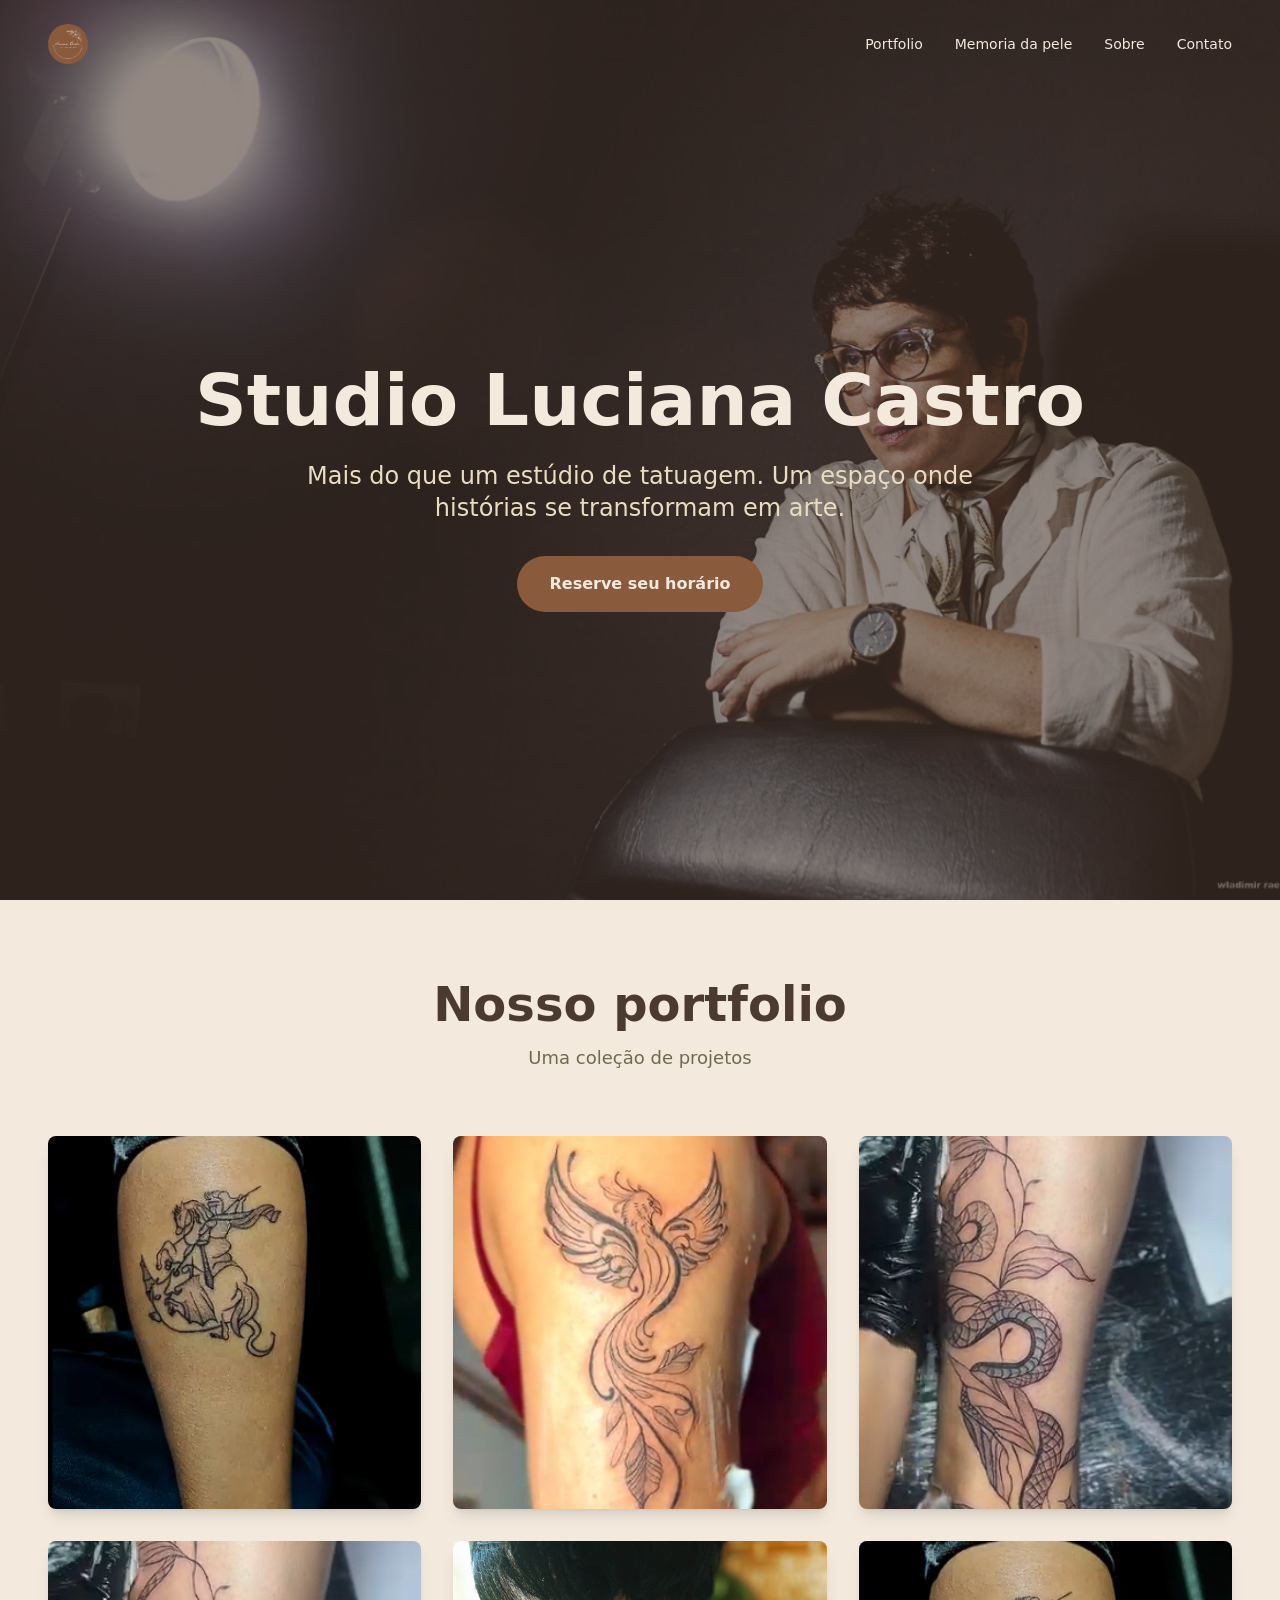
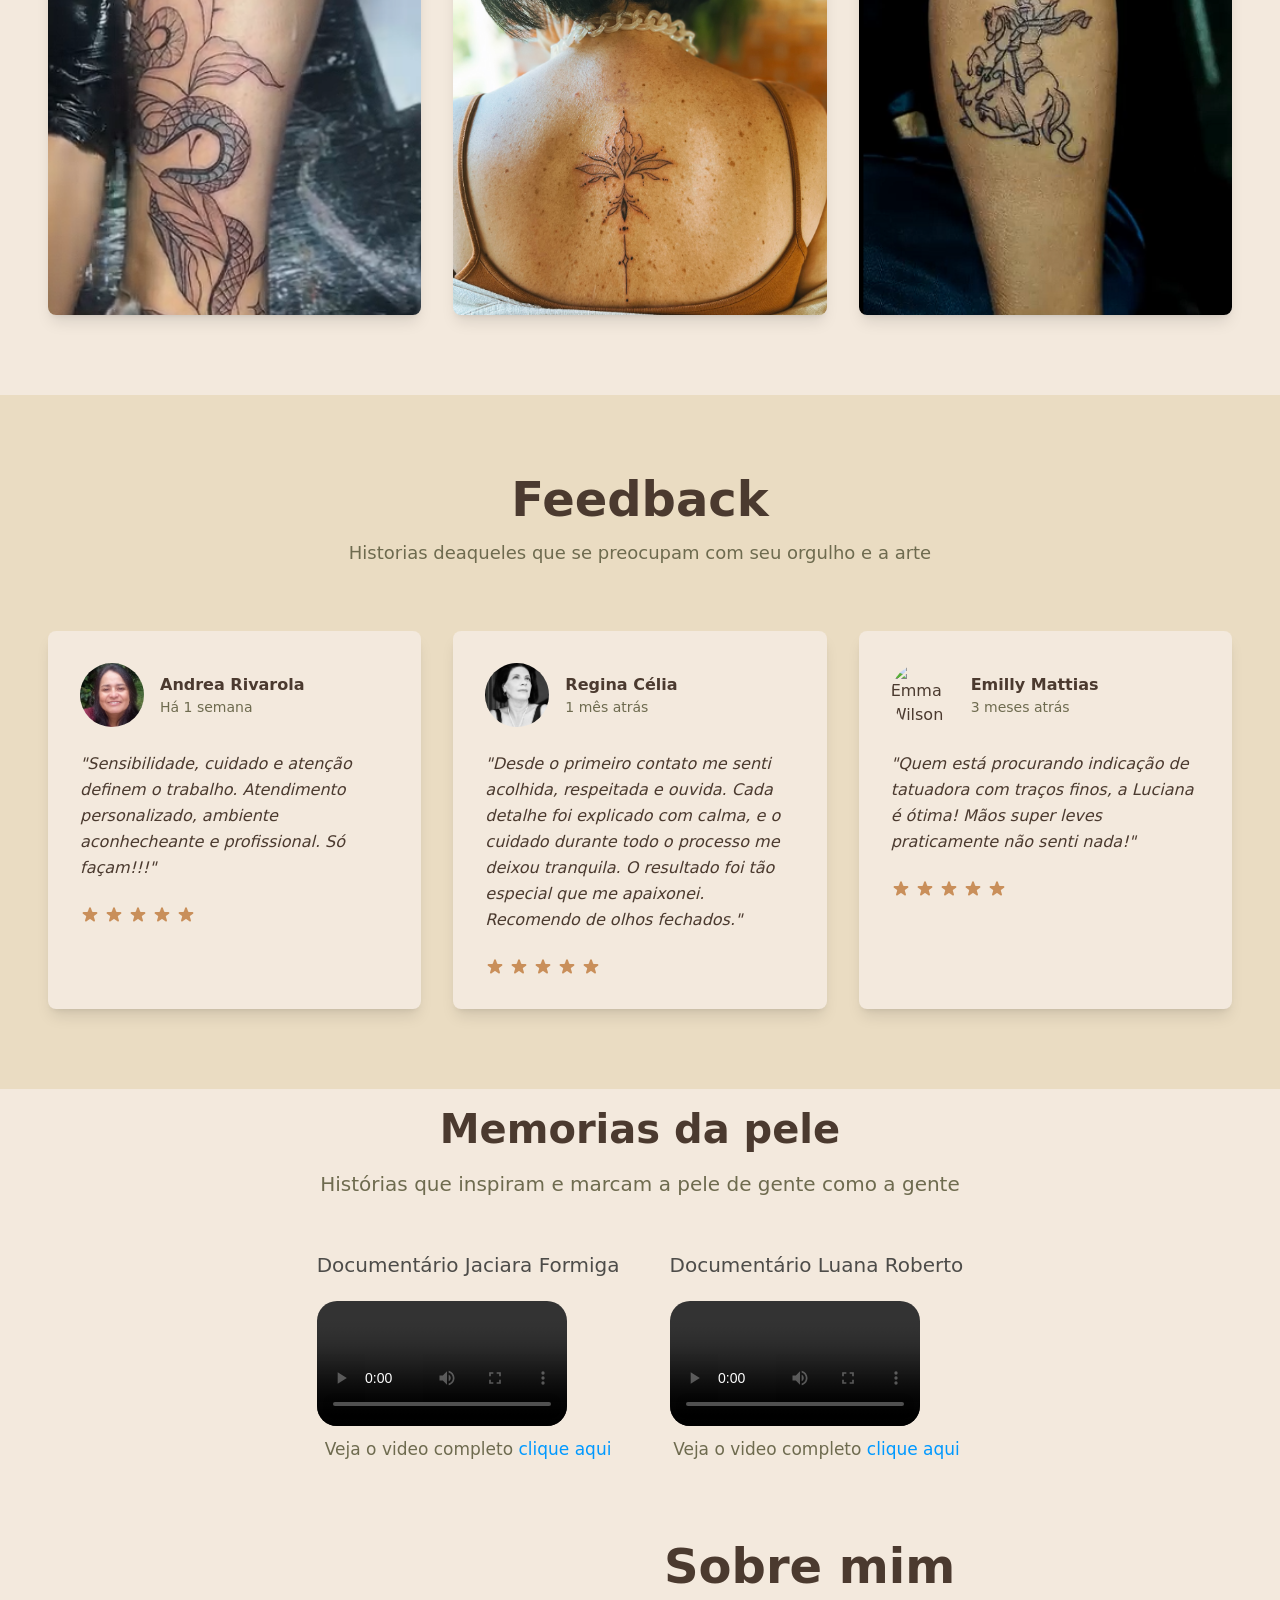
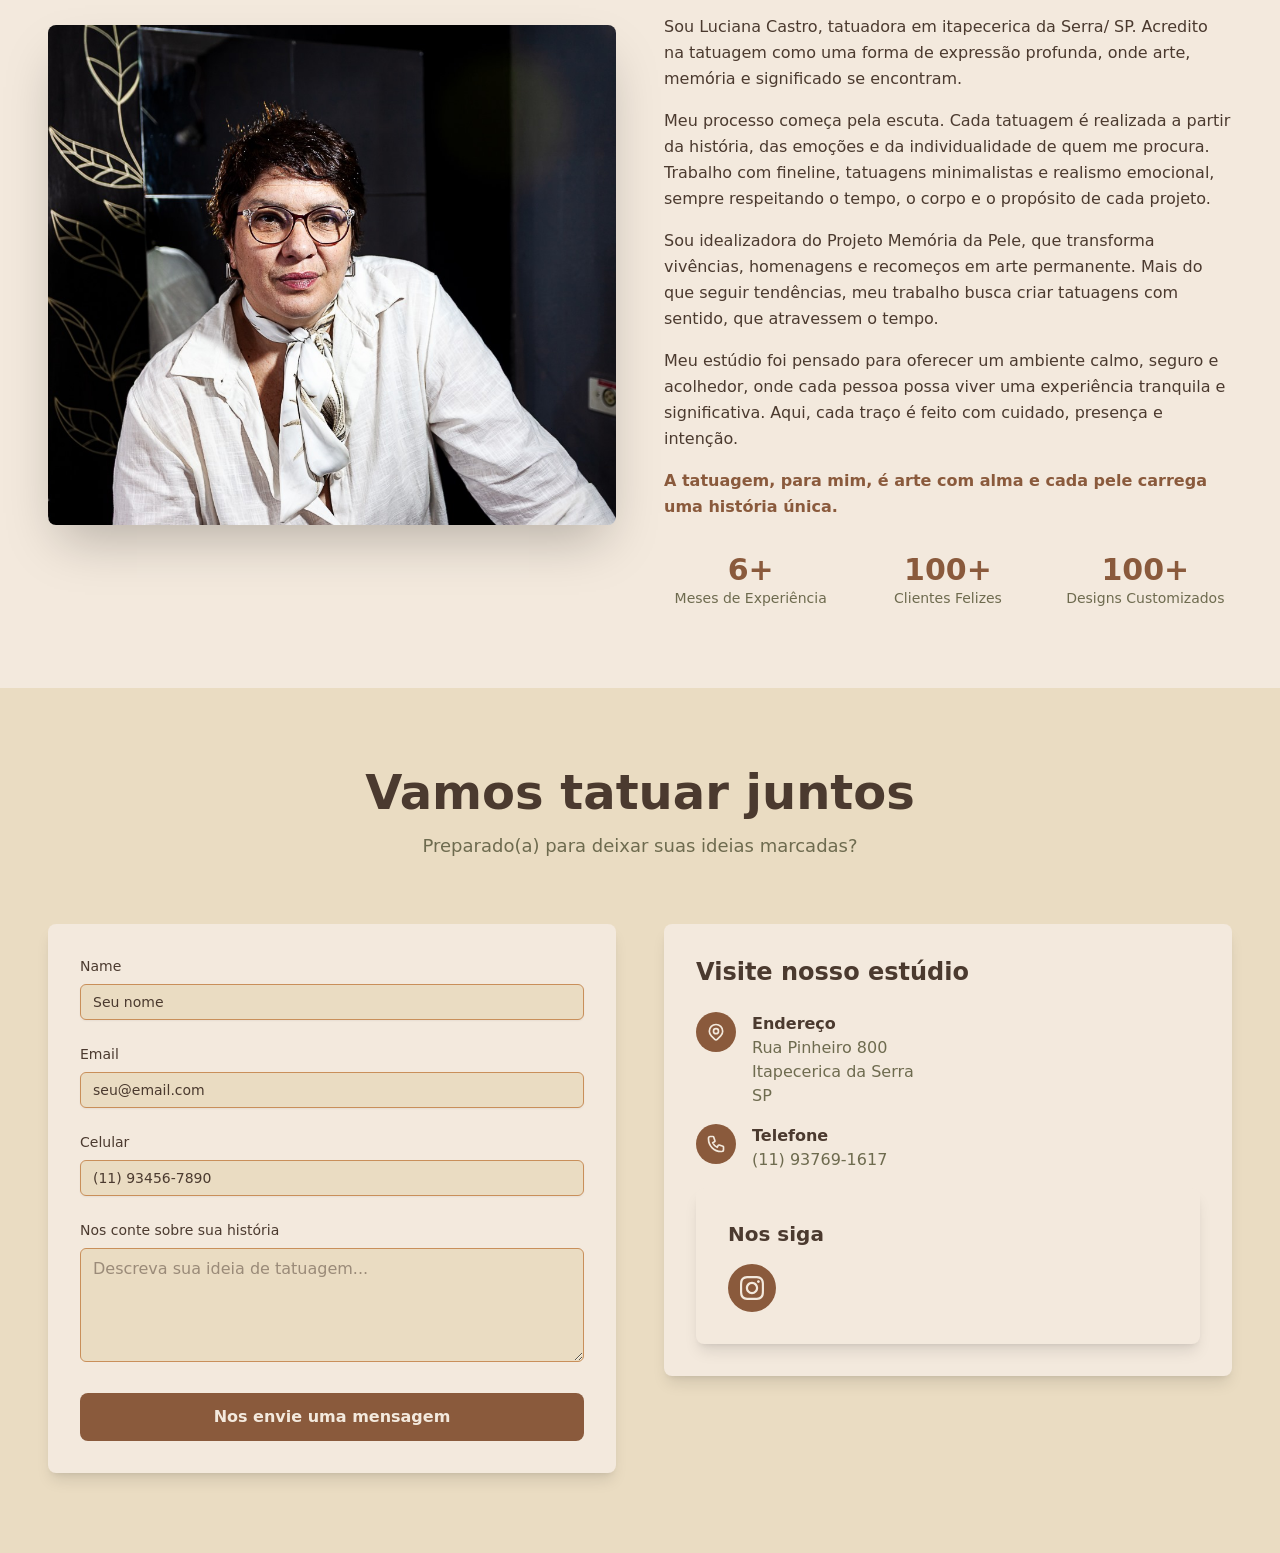
==== index.html @ 7cc24005 "Add files via upload" ====
<!doctype html>
<html lang="en">
    <head>
        <meta charset="utf-8" />
        <meta name="viewport" content="width=device-width, initial-scale=1" />
        <link rel="preconnect" href="https://fonts.googleapis.com">
<link rel="preconnect" href="https://fonts.gstatic.com" crossorigin>
<link href="https://fonts.googleapis.com/css2?family=Kapakana:wght@300..400&family=Pinyon+Script&display=swap" rel="stylesheet">
        <link
            rel="preload"
            as="image"
            href="https://images.unsplash.com/photo-1494790108377-be9c29b29330?w=400&amp;q=80"
        />
        <link
            rel="preload"
            as="image"
            href="https://images.unsplash.com/photo-1507003211169-0a1dd7228f2d?w=400&amp;q=80"
        />
        <link
            rel="preload"
            as="image"
            href="https://images.unsplash.com/photo-1438761681033-6461ffad8d80?w=400&amp;q=80"
        />
        <link rel="stylesheet" href="main/style.css" data-precedence="next" />
        <link
            rel="preload"
            as="script"
            fetchpriority="low"
            href=""
        />
        <script src="asset/_next/static/chunks/4bd1b696-2581ea8f93aa337b.js" async=""></script>
        <script src="asset/_next/static/chunks/684-3962a69c178dba41.js" async=""></script>
        <script src="asset/_next/static/chunks/main-app-b8b88b0914fccdba.js" async=""></script>
        <script src="asset/_next/static/chunks/736-bb5d59e199298da8.js" async=""></script>
        <script src="asset/_next/static/chunks/app/layout-88645156c328994d.js" async=""></script>
        <script src="asset/_next/static/chunks/930-6acbfcc8c9193bd4.js" async=""></script>
        <script src="asset/_next/static/chunks/app/page-62f7f40bfba48b00.js" async=""></script>
        <script src="asset/_next/static/chunks/app/global-error-038e9b8b0969417b.js" async=""></script>
        <link
            rel="preload"
            href="https://slelguoygbfzlpylpxfs.supabase.co/storage/v1/object/public/scripts//route-messenger.js"
            as="script"
        />
        <title>Luciana Castro Studio</title>
        <meta name="description" content="Generated by create next app" />
        <link rel="icon" href="/favicon.ico" type="image/x-icon" sizes="16x16" />
        <script>
            document
                .querySelectorAll('body link[rel="icon"], body link[rel="apple-touch-icon"]')
                .forEach((el) => document.head.appendChild(el));
        </script>
        <script src="asset/_next/static/chunks/polyfills-42372ed130431b0a.js" nomodule=""></script>
    </head>
    <body class="antialiased">
        <div hidden=""><!--$--><!--/$--></div>
        <main class="min-h-screen">
            <section class="relative h-screen w-full overflow-hidden" id="home">
                
                <img class="absolute inset-0 h-full w-full object-cover"
                   
                        src="files/IMG-20251226-WA0003.jpg"
                        >
                    
        
                 <div class="absolute inset-0 bg-[#4B3A2F]/60"></div>
                <nav class="relative z-10 flex items-center justify-between px-6 py-6 md:px-12">
                    <div class="flex items-center gap-2">
                        <div class="h-10 w-10 rounded-full bg-[#8A5A3C] flex items-center justify-center">
                           <img src="files/ChatGPT_Image_18_de_nov._de_2025__20_23_18-removebg-preview.png">
                        </div>
                        
                    </div>
                    <div class="hidden md:flex items-center gap-8">
                        <button class="text-[#F3E9DD] hover:text-[#C98F5A] transition-colors text-sm font-medium">
                            Portfolio</button
                        ><button class="text-[#F3E9DD] hover:text-[#C98F5A] transition-colors text-sm font-medium">
                            Memoria da pele</button
                        ><button class="text-[#F3E9DD] hover:text-[#C98F5A] transition-colors text-sm font-medium">
                            Sobre</button
                        ><button class="text-[#F3E9DD] hover:text-[#C98F5A] transition-colors text-sm font-medium">
                            Contato
                        </button>
                    </div>
                   
                    
                    
                   
                </nav>
                 <div
                    class="relative z-10 flex flex-col items-center justify-center h-[calc(100vh-100px)] px-6 text-center"
                >
                    <h1 class="text-5xl md:text-7xl font-bold text-[#F3E9DD] mb-6">Studio Luciana Castro</h1>
                    <p class="text-xl md:text-2xl text-[#EADCC2] mb-8 max-w-2xl">
                        Mais do que um estúdio de tatuagem. Um espaço onde histórias se transformam em arte.
                    </p>
                    <button
                        class="bg-[#8A5A3C] text-[#F3E9DD] px-8 py-4 rounded-full font-semibold hover:bg-[#C98F5A] transition-colors"
                    >
                        Reserve seu horário
                    </button>
                </div>
            </section>
            <section id="portfolio" class="py-20 px-6 md:px-12 bg-[#F3E9DD]">
                <div class="max-w-7xl mx-auto">
                    <div class="text-center mb-16">
                        <h2 class="text-4xl md:text-5xl font-bold text-[#4B3A2F] mb-4">Nosso portfolio </h2>
                        <p class="text-lg text-[#6E6B4F] max-w-2xl mx-auto">
                          Uma coleção de projetos 
                        </p>
                    </div>
                    <div class="grid grid-cols-1 md:grid-cols-2 lg:grid-cols-3 gap-8">
                        <div class="group relative overflow-hidden rounded-lg shadow-lg cursor-pointer aspect-square">
                            <img
                                alt="Floral Sleeve"
                                loading="lazy"
                                decoding="async"
                                data-nimg="fill"
                                class="object-cover transition-transform duration-500 group-hover:scale-110"
                                style="
                                    position: absolute;
                                    height: 100%;
                                    width: 100%;
                                    left: 0;
                                    top: 0;
                                    right: 0;
                                    bottom: 0;
                                    color: transparent;
                                "
                                sizes="100vw"
                                srcset="
                                   files/tattoo-5.png
                                "
                                src="files/tattoo-5.png"
                            />
                            <div
                                class="absolute inset-0 bg-gradient-to-t from-[#4B3A2F]/90 via-[#4B3A2F]/40 to-transparent opacity-0 group-hover:opacity-100 transition-opacity duration-300"
                            >
                                <div class="absolute bottom-0 left-0 right-0 p-6">
                                    <h3 class="text-xl font-bold text-[#F3E9DD] mb-2">Traços finos</h3>
                                    <p class="text-[#EADCC2] text-sm">Cavalo</p>
                                </div>
                            </div>
                        </div>
                          <div class="group relative overflow-hidden rounded-lg shadow-lg cursor-pointer aspect-square">
                            <img
                                alt="Geometric Design"
                                loading="lazy"
                                decoding="async"
                                data-nimg="fill"
                                class="object-cover transition-transform duration-500 group-hover:scale-110"
                                style="
                                    position: absolute;
                                    height: 100%;
                                    width: 100%;
                                    left: 0;
                                    top: 0;
                                    right: 0;
                                    bottom: 0;
                                    color: transparent;
                                "
                                sizes="100vw"
                                src="files/tattoo-1.png"
                                src="files/tattoo-2.png"
                            />
                            <div
                                class="absolute inset-0 bg-gradient-to-t from-[#4B3A2F]/90 via-[#4B3A2F]/40 to-transparent opacity-0 group-hover:opacity-100 transition-opacity duration-300"
                            >
                                <div class="absolute bottom-0 left-0 right-0 p-6">
                                    <h3 class="text-xl font-bold text-[#F3E9DD] mb-2">Fenix</h3>
                                    <p class="text-[#EADCC2] text-sm">Minimalista</p>
                                </div>
                            </div>
                        </div>
                        <div class="group relative overflow-hidden rounded-lg shadow-lg cursor-pointer aspect-square">
                            <img
                                alt="Portrait Art"
                                loading="lazy"
                                decoding="async"
                                data-nimg="fill"
                                class="object-cover transition-transform duration-500 group-hover:scale-110"
                                style="
                                    position: absolute;
                                    height: 100%;
                                    width: 100%;
                                    left: 0;
                                    top: 0;
                                    right: 0;
                                    bottom: 0;
                                    color: transparent;
                                "
                                sizes="100vw"
                                srcset="
                                    files/tattoo-4.png
                                "
                                src="https://tattoo-studio-website-design.vercel.app//_next/image?url=https%3A%2F%2Fimages.unsplash.com%2Fphoto-1611501275019-9b5cda994e8d%3Fw%3D800%26q%3D80&amp;w=3840&amp;q=75"
                            />
                            <div
                                class="absolute inset-0 bg-gradient-to-t from-[#4B3A2F]/90 via-[#4B3A2F]/40 to-transparent opacity-0 group-hover:opacity-100 transition-opacity duration-300"
                            >
                                <div class="absolute bottom-0 left-0 right-0 p-6">
                                    <h3 class="text-xl font-bold text-[#F3E9DD] mb-2">Flores</h3>
                                    <p class="text-[#EADCC2] text-sm">Realista</p>
                                </div>
                            </div>
                        </div>
                        <div class="group relative overflow-hidden rounded-lg shadow-lg cursor-pointer aspect-square">
                            <img
                                alt="Traditional Dragon"
                                loading="lazy"
                                decoding="async"
                                data-nimg="fill"
                                class="object-cover transition-transform duration-500 group-hover:scale-110"
                                style="
                                    position: absolute;
                                    height: 100%;
                                    width: 100%;
                                    left: 0;
                                    top: 0;
                                    right: 0;
                                    bottom: 0;
                                    color: transparent;
                                "
                                sizes="100vw"
                                srcset="
                                    files/tattoo-4.png
                                "
                                src="https://tattoo-studio-website-design.vercel.app//_next/image?url=https%3A%2F%2Fimages.unsplash.com%2Fphoto-1590246814883-57c511e949c5%3Fw%3D800%26q%3D80&amp;w=3840&amp;q=75"
                            />
                            <div
                                class="absolute inset-0 bg-gradient-to-t from-[#4B3A2F]/90 via-[#4B3A2F]/40 to-transparent opacity-0 group-hover:opacity-100 transition-opacity duration-300"
                            >
                                <div class="absolute bottom-0 left-0 right-0 p-6">
                                    <h3 class="text-xl font-bold text-[#F3E9DD] mb-2"></h3>
                                    <p class="text-[#EADCC2] text-sm"></p>
                                </div>
                            </div>
                        </div>
                        <div class="group relative overflow-hidden rounded-lg shadow-lg cursor-pointer aspect-square">
                            <img
                                alt="Watercolor Bird"
                                loading="lazy"
                                decoding="async"
                                data-nimg="fill"
                                class="object-cover transition-transform duration-500 group-hover:scale-110"
                                style="
                                    position: absolute;
                                    height: 100%;
                                    width: 100%;
                                    left: 0;
                                    top: 0;
                                    right: 0;
                                    bottom: 0;
                                    color: transparent;
                                "
                                sizes="100vw"
                                srcset="
                                    files/tattoo-6.png
                                "
                                src="https://tattoo-studio-website-design.vercel.app//_next/image?url=https%3A%2F%2Fimages.unsplash.com%2Fphoto-1568515387631-8b650bbcdb90%3Fw%3D800%26q%3D80&amp;w=3840&amp;q=75"
                            />
                            <div
                                class="absolute inset-0 bg-gradient-to-t from-[#4B3A2F]/90 via-[#4B3A2F]/40 to-transparent opacity-0 group-hover:opacity-100 transition-opacity duration-300"
                            >
                                <div class="absolute bottom-0 left-0 right-0 p-6">
                                    <h3 class="text-xl font-bold text-[#F3E9DD] mb-2">Watercolor Bird</h3>
                                    <p class="text-[#EADCC2] text-sm">Watercolor</p>
                                </div>
                            </div>
                        </div>
                        <div class="group relative overflow-hidden rounded-lg shadow-lg cursor-pointer aspect-square">
                            <img
                                alt="Mandala Pattern"
                                loading="lazy"
                                decoding="async"
                                data-nimg="fill"
                                class="object-cover transition-transform duration-500 group-hover:scale-110"
                                style="
                                    position: absolute;
                                    height: 100%;
                                    width: 100%;
                                    left: 0;
                                    top: 0;
                                    right: 0;
                                    bottom: 0;
                                    color: transparent;
                                "
                                sizes="100vw"
                                srcset="
                                    files/tattoo-5.png
                                "
                                src="https://tattoo-studio-website-design.vercel.app//_next/image?url=https%3A%2F%2Fimages.unsplash.com%2Fphoto-1506157786151-b8491531f063%3Fw%3D800%26q%3D80&amp;w=3840&amp;q=75"
                            />
                            <div
                                class="absolute inset-0 bg-gradient-to-t from-[#4B3A2F]/90 via-[#4B3A2F]/40 to-transparent opacity-0 group-hover:opacity-100 transition-opacity duration-300"
                            >
                                <div class="absolute bottom-0 left-0 right-0 p-6">
                                    <h3 class="text-xl font-bold text-[#F3E9DD] mb-2">Mandala Pattern</h3>
                                    <p class="text-[#EADCC2] text-sm">Sacred</p>
                                </div>
                            </div>
                        </div>
                    </div>
                </div>
            </section>
            <section id="testimonials" class="py-20 px-6 md:px-12 bg-[#EADCC2]">
                <div class="max-w-7xl mx-auto">
                    <div class="text-center mb-16">
                        <h2 class="text-4xl md:text-5xl font-bold text-[#4B3A2F] mb-4">Feedback</h2>
                        <p class="text-lg text-[#6E6B4F] max-w-2xl mx-auto">
                           Historias deaqueles que se preocupam com seu orgulho e a arte
                        </p>
                    </div>
                    <div class="grid grid-cols-1 md:grid-cols-2 lg:grid-cols-3 gap-8">
                        <div class="bg-[#F3E9DD] rounded-lg p-8 shadow-lg hover:shadow-xl transition-shadow">
                            <div class="flex items-center gap-4 mb-6">
                                <div class="relative w-16 h-16 rounded-full overflow-hidden">
                                    <img
                                        src="files/IMG-20251226-WA0020.jpg"
                                        alt="Sarah Martinez"
                                        class="w-full h-full object-cover"
                                    />
                                </div>
                                <div>
                                    <h3 class="font-bold text-[#4B3A2F]">Andrea Rivarola</h3>
                                    <p class="text-sm text-[#6E6B4F]">Há 1 semana</p>
                                </div>
                            </div>
                            <p class="text-[#4B3A2F] leading-relaxed italic">
                                &quot;<!-- -->Sensibilidade, cuidado e atenção definem o trabalho. Atendimento personalizado, ambiente aconhecheante e profissional. Só façam!!!<!-- -->&quot;
                            </p>
                            <div class="mt-6 flex gap-1">
                                <svg class="w-5 h-5 text-[#C98F5A]" fill="currentColor" viewbox="0 0 20 20">
                                    <path
                                        d="M9.049 2.927c.3-.921 1.603-.921 1.902 0l1.07 3.292a1 1 0 00.95.69h3.462c.969 0 1.371 1.24.588 1.81l-2.8 2.034a1 1 0 00-.364 1.118l1.07 3.292c.3.921-.755 1.688-1.54 1.118l-2.8-2.034a1 1 0 00-1.175 0l-2.8 2.034c-.784.57-1.838-.197-1.539-1.118l1.07-3.292a1 1 0 00-.364-1.118L2.98 8.72c-.783-.57-.38-1.81.588-1.81h3.461a1 1 0 00.951-.69l1.07-3.292z"
                                    ></path></svg
                                ><svg class="w-5 h-5 text-[#C98F5A]" fill="currentColor" viewbox="0 0 20 20">
                                    <path
                                        d="M9.049 2.927c.3-.921 1.603-.921 1.902 0l1.07 3.292a1 1 0 00.95.69h3.462c.969 0 1.371 1.24.588 1.81l-2.8 2.034a1 1 0 00-.364 1.118l1.07 3.292c.3.921-.755 1.688-1.54 1.118l-2.8-2.034a1 1 0 00-1.175 0l-2.8 2.034c-.784.57-1.838-.197-1.539-1.118l1.07-3.292a1 1 0 00-.364-1.118L2.98 8.72c-.783-.57-.38-1.81.588-1.81h3.461a1 1 0 00.951-.69l1.07-3.292z"
                                    ></path></svg
                                ><svg class="w-5 h-5 text-[#C98F5A]" fill="currentColor" viewbox="0 0 20 20">
                                    <path
                                        d="M9.049 2.927c.3-.921 1.603-.921 1.902 0l1.07 3.292a1 1 0 00.95.69h3.462c.969 0 1.371 1.24.588 1.81l-2.8 2.034a1 1 0 00-.364 1.118l1.07 3.292c.3.921-.755 1.688-1.54 1.118l-2.8-2.034a1 1 0 00-1.175 0l-2.8 2.034c-.784.57-1.838-.197-1.539-1.118l1.07-3.292a1 1 0 00-.364-1.118L2.98 8.72c-.783-.57-.38-1.81.588-1.81h3.461a1 1 0 00.951-.69l1.07-3.292z"
                                    ></path></svg
                                ><svg class="w-5 h-5 text-[#C98F5A]" fill="currentColor" viewbox="0 0 20 20">
                                    <path
                                        d="M9.049 2.927c.3-.921 1.603-.921 1.902 0l1.07 3.292a1 1 0 00.95.69h3.462c.969 0 1.371 1.24.588 1.81l-2.8 2.034a1 1 0 00-.364 1.118l1.07 3.292c.3.921-.755 1.688-1.54 1.118l-2.8-2.034a1 1 0 00-1.175 0l-2.8 2.034c-.784.57-1.838-.197-1.539-1.118l1.07-3.292a1 1 0 00-.364-1.118L2.98 8.72c-.783-.57-.38-1.81.588-1.81h3.461a1 1 0 00.951-.69l1.07-3.292z"
                                    ></path></svg
                                ><svg class="w-5 h-5 text-[#C98F5A]" fill="currentColor" viewbox="0 0 20 20">
                                    <path
                                        d="M9.049 2.927c.3-.921 1.603-.921 1.902 0l1.07 3.292a1 1 0 00.95.69h3.462c.969 0 1.371 1.24.588 1.81l-2.8 2.034a1 1 0 00-.364 1.118l1.07 3.292c.3.921-.755 1.688-1.54 1.118l-2.8-2.034a1 1 0 00-1.175 0l-2.8 2.034c-.784.57-1.838-.197-1.539-1.118l1.07-3.292a1 1 0 00-.364-1.118L2.98 8.72c-.783-.57-.38-1.81.588-1.81h3.461a1 1 0 00.951-.69l1.07-3.292z"
                                    ></path>
                                </svg>
                            </div>
                        </div>
                        <div class="bg-[#F3E9DD] rounded-lg p-8 shadow-lg hover:shadow-xl transition-shadow">
                            <div class="flex items-center gap-4 mb-6">
                                <div class="relative w-16 h-16 rounded-full overflow-hidden">
                                    <img
                                        src="files\IMG-20251226-WA0021.jpg"
                                        alt="James Chen"
                                        class="w-full h-full object-cover"
                                    />
                                </div>
                                <div>
                                    <h3 class="font-bold text-[#4B3A2F]">Regina Célia</h3>
                                    <p class="text-sm text-[#6E6B4F]">1 mês atrás</p>
                                </div>
                            </div>
                            <p class="text-[#4B3A2F] leading-relaxed italic">
                                &quot;<!-- -->Desde o primeiro contato me senti acolhida, respeitada e ouvida. Cada detalhe foi explicado com calma, e o cuidado durante todo o processo me deixou tranquila. O resultado foi tão especial que me apaixonei. Recomendo de olhos fechados.<!-- -->&quot;
                            </p>
                            <div class="mt-6 flex gap-1">
                                <svg class="w-5 h-5 text-[#C98F5A]" fill="currentColor" viewbox="0 0 20 20">
                                    <path
                                        d="M9.049 2.927c.3-.921 1.603-.921 1.902 0l1.07 3.292a1 1 0 00.95.69h3.462c.969 0 1.371 1.24.588 1.81l-2.8 2.034a1 1 0 00-.364 1.118l1.07 3.292c.3.921-.755 1.688-1.54 1.118l-2.8-2.034a1 1 0 00-1.175 0l-2.8 2.034c-.784.57-1.838-.197-1.539-1.118l1.07-3.292a1 1 0 00-.364-1.118L2.98 8.72c-.783-.57-.38-1.81.588-1.81h3.461a1 1 0 00.951-.69l1.07-3.292z"
                                    ></path></svg
                                ><svg class="w-5 h-5 text-[#C98F5A]" fill="currentColor" viewbox="0 0 20 20">
                                    <path
                                        d="M9.049 2.927c.3-.921 1.603-.921 1.902 0l1.07 3.292a1 1 0 00.95.69h3.462c.969 0 1.371 1.24.588 1.81l-2.8 2.034a1 1 0 00-.364 1.118l1.07 3.292c.3.921-.755 1.688-1.54 1.118l-2.8-2.034a1 1 0 00-1.175 0l-2.8 2.034c-.784.57-1.838-.197-1.539-1.118l1.07-3.292a1 1 0 00-.364-1.118L2.98 8.72c-.783-.57-.38-1.81.588-1.81h3.461a1 1 0 00.951-.69l1.07-3.292z"
                                    ></path></svg
                                ><svg class="w-5 h-5 text-[#C98F5A]" fill="currentColor" viewbox="0 0 20 20">
                                    <path
                                        d="M9.049 2.927c.3-.921 1.603-.921 1.902 0l1.07 3.292a1 1 0 00.95.69h3.462c.969 0 1.371 1.24.588 1.81l-2.8 2.034a1 1 0 00-.364 1.118l1.07 3.292c.3.921-.755 1.688-1.54 1.118l-2.8-2.034a1 1 0 00-1.175 0l-2.8 2.034c-.784.57-1.838-.197-1.539-1.118l1.07-3.292a1 1 0 00-.364-1.118L2.98 8.72c-.783-.57-.38-1.81.588-1.81h3.461a1 1 0 00.951-.69l1.07-3.292z"
                                    ></path></svg
                                ><svg class="w-5 h-5 text-[#C98F5A]" fill="currentColor" viewbox="0 0 20 20">
                                    <path
                                        d="M9.049 2.927c.3-.921 1.603-.921 1.902 0l1.07 3.292a1 1 0 00.95.69h3.462c.969 0 1.371 1.24.588 1.81l-2.8 2.034a1 1 0 00-.364 1.118l1.07 3.292c.3.921-.755 1.688-1.54 1.118l-2.8-2.034a1 1 0 00-1.175 0l-2.8 2.034c-.784.57-1.838-.197-1.539-1.118l1.07-3.292a1 1 0 00-.364-1.118L2.98 8.72c-.783-.57-.38-1.81.588-1.81h3.461a1 1 0 00.951-.69l1.07-3.292z"
                                    ></path></svg
                                ><svg class="w-5 h-5 text-[#C98F5A]" fill="currentColor" viewbox="0 0 20 20">
                                    <path
                                        d="M9.049 2.927c.3-.921 1.603-.921 1.902 0l1.07 3.292a1 1 0 00.95.69h3.462c.969 0 1.371 1.24.588 1.81l-2.8 2.034a1 1 0 00-.364 1.118l1.07 3.292c.3.921-.755 1.688-1.54 1.118l-2.8-2.034a1 1 0 00-1.175 0l-2.8 2.034c-.784.57-1.838-.197-1.539-1.118l1.07-3.292a1 1 0 00-.364-1.118L2.98 8.72c-.783-.57-.38-1.81.588-1.81h3.461a1 1 0 00.951-.69l1.07-3.292z"
                                    ></path>
                                </svg>
                            </div>
                        </div>
                        <div class="bg-[#F3E9DD] rounded-lg p-8 shadow-lg hover:shadow-xl transition-shadow">
                            <div class="flex items-center gap-4 mb-6">
                                <div class="relative w-16 h-16 rounded-full overflow-hidden">
                                    <img
                                        src="https://images.unsplash.com/photo-1438761681033-6461ffad8d80?w=400&amp;q=80"
                                        alt="Emma Wilson"
                                        class="w-full h-full object-cover"
                                    />
                                </div>
                                <div>
                                    <h3 class="font-bold text-[#4B3A2F]">Emilly Mattias</h3>
                                    <p class="text-sm text-[#6E6B4F]">3 meses atrás</p>
                                </div>
                            </div>
                            <p class="text-[#4B3A2F] leading-relaxed italic">
                                &quot;<!-- -->Quem está procurando indicação de tatuadora com traços finos, a Luciana é ótima! Mãos super leves praticamente não senti nada!<!-- -->&quot;
                            </p>
                            <div class="mt-6 flex gap-1">
                                <svg class="w-5 h-5 text-[#C98F5A]" fill="currentColor" viewbox="0 0 20 20">
                                    <path
                                        d="M9.049 2.927c.3-.921 1.603-.921 1.902 0l1.07 3.292a1 1 0 00.95.69h3.462c.969 0 1.371 1.24.588 1.81l-2.8 2.034a1 1 0 00-.364 1.118l1.07 3.292c.3.921-.755 1.688-1.54 1.118l-2.8-2.034a1 1 0 00-1.175 0l-2.8 2.034c-.784.57-1.838-.197-1.539-1.118l1.07-3.292a1 1 0 00-.364-1.118L2.98 8.72c-.783-.57-.38-1.81.588-1.81h3.461a1 1 0 00.951-.69l1.07-3.292z"
                                    ></path></svg
                                ><svg class="w-5 h-5 text-[#C98F5A]" fill="currentColor" viewbox="0 0 20 20">
                                    <path
                                        d="M9.049 2.927c.3-.921 1.603-.921 1.902 0l1.07 3.292a1 1 0 00.95.69h3.462c.969 0 1.371 1.24.588 1.81l-2.8 2.034a1 1 0 00-.364 1.118l1.07 3.292c.3.921-.755 1.688-1.54 1.118l-2.8-2.034a1 1 0 00-1.175 0l-2.8 2.034c-.784.57-1.838-.197-1.539-1.118l1.07-3.292a1 1 0 00-.364-1.118L2.98 8.72c-.783-.57-.38-1.81.588-1.81h3.461a1 1 0 00.951-.69l1.07-3.292z"
                                    ></path></svg
                                ><svg class="w-5 h-5 text-[#C98F5A]" fill="currentColor" viewbox="0 0 20 20">
                                    <path
                                        d="M9.049 2.927c.3-.921 1.603-.921 1.902 0l1.07 3.292a1 1 0 00.95.69h3.462c.969 0 1.371 1.24.588 1.81l-2.8 2.034a1 1 0 00-.364 1.118l1.07 3.292c.3.921-.755 1.688-1.54 1.118l-2.8-2.034a1 1 0 00-1.175 0l-2.8 2.034c-.784.57-1.838-.197-1.539-1.118l1.07-3.292a1 1 0 00-.364-1.118L2.98 8.72c-.783-.57-.38-1.81.588-1.81h3.461a1 1 0 00.951-.69l1.07-3.292z"
                                    ></path></svg
                                ><svg class="w-5 h-5 text-[#C98F5A]" fill="currentColor" viewbox="0 0 20 20">
                                    <path
                                        d="M9.049 2.927c.3-.921 1.603-.921 1.902 0l1.07 3.292a1 1 0 00.95.69h3.462c.969 0 1.371 1.24.588 1.81l-2.8 2.034a1 1 0 00-.364 1.118l1.07 3.292c.3.921-.755 1.688-1.54 1.118l-2.8-2.034a1 1 0 00-1.175 0l-2.8 2.034c-.784.57-1.838-.197-1.539-1.118l1.07-3.292a1 1 0 00-.364-1.118L2.98 8.72c-.783-.57-.38-1.81.588-1.81h3.461a1 1 0 00.951-.69l1.07-3.292z"
                                    ></path></svg
                                ><svg class="w-5 h-5 text-[#C98F5A]" fill="currentColor" viewbox="0 0 20 20">
                                    <path
                                        d="M9.049 2.927c.3-.921 1.603-.921 1.902 0l1.07 3.292a1 1 0 00.95.69h3.462c.969 0 1.371 1.24.588 1.81l-2.8 2.034a1 1 0 00-.364 1.118l1.07 3.292c.3.921-.755 1.688-1.54 1.118l-2.8-2.034a1 1 0 00-1.175 0l-2.8 2.034c-.784.57-1.838-.197-1.539-1.118l1.07-3.292a1 1 0 00-.364-1.118L2.98 8.72c-.783-.57-.38-1.81.588-1.81h3.461a1 1 0 00.951-.69l1.07-3.292z"
                                    ></path>
                                </svg>
                            </div>
                        </div>
                    </div>
                </div>
            </section>
            <section class="wrapper-main">
        <h2 class="h2novo">Memorias da pele</h2>
        <p class="pnovo">Histórias que inspiram e marcam a pele de gente como a gente</p>
        <div class="flex-container">
            <div class="card">
                <p class="pvideo">Documentário Jaciara Formiga</p>
                <video src="files/video1.mp4" margin="0 auto" width="250px" controls></video>
                  <p class="veja">Veja o video completo<span class="vejas"><a href=""> clique aqui</a></span></p>
            </div>
             <div class="card">
                <p class="pvideo">Documentário Luana Roberto</p>
                <video src="files/video2.mp4" margin="0 auto" width="250px" controls></video>
                <p class="veja">Veja o video completo<span class="vejas"><a href=""> clique aqui</a></span></p>
            </div>
        </div>
        
    </section>
            <section id="about" class="py-20 px-6 md:px-12 bg-[#F3E9DD]">
                <div class="max-w-7xl mx-auto">
                    <div class="grid grid-cols-1 lg:grid-cols-2 gap-12 items-center">
                        <div class="relative h-[500px] rounded-lg overflow-hidden shadow-2xl">
                            <img
                                alt="Tattoo Artist"
                                loading="lazy"
                                decoding="async"
                                data-nimg="fill"
                                class="object-cover"
                                style="
                                    position: absolute;
                                    height: 100%;
                                    width: 100%;
                                    left: 0;
                                    top: 0;
                                    right: 0;
                                    bottom: 0;
                                    color: transparent;
                                "
                                sizes="100vw"
                                srcset="files/IMG-20251226-WA0016.jpg"
                                src="https://tattoo-studio-website-design.vercel.app//_next/image?url=https%3A%2F%2Fimages.unsplash.com%2Fphoto-1565058379802-bbe93b2f703a%3Fw%3D1200%26q%3D80&amp;w=3840&amp;q=75"
                            />
                        </div>
                        <div>
                            <h2 class="text-4xl md:text-5xl font-bold text-[#4B3A2F] mb-6">Sobre mim</h2>
                            <div class="space-y-4 text-[#4B3A2F] leading-relaxed">
                                <p>
                                    Sou Luciana Castro, tatuadora em itapecerica da Serra/ SP. Acredito na tatuagem como uma forma de expressão profunda, onde arte, memória e significado se encontram.
                                </p>
                                <p>
                                  Meu processo começa pela escuta. Cada tatuagem é realizada a partir da história, das emoções e da individualidade de quem me procura. Trabalho com fineline, tatuagens minimalistas e realismo emocional, sempre respeitando o tempo, o corpo e o propósito de cada projeto.
                                </p>
                                <p>
                                 Sou idealizadora do Projeto Memória da Pele, que transforma vivências, homenagens e recomeços em arte permanente. Mais do que seguir tendências, meu trabalho busca criar tatuagens com sentido, que atravessem o tempo.
                                </p>
                                <p>
                                    Meu estúdio foi pensado para oferecer um ambiente calmo, seguro e acolhedor, onde cada pessoa possa viver uma experiência tranquila e significativa. Aqui, cada traço é feito com cuidado, presença e intenção.
                                </p>
                               
                                <p class="font-semibold text-[#8A5A3C]">
                               A tatuagem, para mim, é arte com alma e cada pele carrega uma história única.
                                </p>
                            </div>
                            <div class="mt-8 grid grid-cols-3 gap-6">
                                <div class="text-center">
                                    <p class="text-3xl font-bold text-[#8A5A3C]">6+</p>
                                    <p class="text-sm text-[#6E6B4F]">Meses de Experiência</p>
                                </div>
                                <div class="text-center">
                                    <p class="text-3xl font-bold text-[#8A5A3C]">100+</p>
                                    <p class="text-sm text-[#6E6B4F]">Clientes Felizes</p>
                                </div>
                                <div class="text-center">
                                    <p class="text-3xl font-bold text-[#8A5A3C]">100+</p>
                                    <p class="text-sm text-[#6E6B4F]">Designs Customizados</p>
                                </div>
                            </div>
                        </div>
                    </div>
                </div>
            </section>
            <section id="contact" class="py-20 px-6 md:px-12 bg-[#EADCC2]">
                <div class="max-w-7xl mx-auto">
                    <div class="text-center mb-16">
                        <h2 class="text-4xl md:text-5xl font-bold text-[#4B3A2F] mb-4">Vamos tatuar juntos</h2>
                        <p class="text-lg text-[#6E6B4F] max-w-2xl mx-auto">
                            Preparado(a) para deixar suas ideias marcadas? 
                        </p>
                    </div>
                    <div class="grid grid-cols-1 lg:grid-cols-2 gap-12">
                        <div class="bg-[#F3E9DD] rounded-lg p-8 shadow-lg">
                            <form method="post" action="index.php"class="space-y-6">
                                <div>
                                    <label for="name" class="block text-sm font-medium text-[#4B3A2F] mb-2">Name</label
                                    ><input
                                        type="text"
                                        data-slot="input"
                                        class="file:text-foreground placeholder:text-muted-foreground selection:bg-primary selection:text-primary-foreground dark:bg-input/30 flex h-9 min-w-0 rounded-md border px-3 py-1 text-base shadow-xs transition-[color,box-shadow] outline-none file:inline-flex file:h-7 file:border-0 file:bg-transparent file:text-sm file:font-medium disabled:pointer-events-none disabled:cursor-not-allowed disabled:opacity-50 md:text-sm focus-visible:border-ring focus-visible:ring-ring/50 focus-visible:ring-[3px] aria-invalid:ring-destructive/20 dark:aria-invalid:ring-destructive/40 aria-invalid:border-destructive w-full bg-[#EADCC2] border-[#C98F5A] text-[#4B3A2F]"
                                        id="name"
                                        required=""
                                        placeholder="Seu nome"
                                        name="name"
                                        value=""
                                    />
                                </div>
                                <div>
                                    <label for="email" class="block text-sm font-medium text-[#4B3A2F] mb-2"
                                        >Email</label
                                    ><input
                                        type="email"
                                        data-slot="input"
                                        class="file:text-foreground placeholder:text-muted-foreground selection:bg-primary selection:text-primary-foreground dark:bg-input/30 flex h-9 min-w-0 rounded-md border px-3 py-1 text-base shadow-xs transition-[color,box-shadow] outline-none file:inline-flex file:h-7 file:border-0 file:bg-transparent file:text-sm file:font-medium disabled:pointer-events-none disabled:cursor-not-allowed disabled:opacity-50 md:text-sm focus-visible:border-ring focus-visible:ring-ring/50 focus-visible:ring-[3px] aria-invalid:ring-destructive/20 dark:aria-invalid:ring-destructive/40 aria-invalid:border-destructive w-full bg-[#EADCC2] border-[#C98F5A] text-[#4B3A2F]"
                                        id="email"
                                        required=""
                                        placeholder="seu@email.com"
                                        name="email"
                                        value=""
                                    />
                                </div>
                                <div>
                                    <label for="phone" class="block text-sm font-medium text-[#4B3A2F] mb-2"
                                        >Celular</label
                                    ><input
                                        type="tel"
                                        data-slot="input"
                                        class="file:text-foreground placeholder:text-muted-foreground selection:bg-primary selection:text-primary-foreground dark:bg-input/30 flex h-9 min-w-0 rounded-md border px-3 py-1 text-base shadow-xs transition-[color,box-shadow] outline-none file:inline-flex file:h-7 file:border-0 file:bg-transparent file:text-sm file:font-medium disabled:pointer-events-none disabled:cursor-not-allowed disabled:opacity-50 md:text-sm focus-visible:border-ring focus-visible:ring-ring/50 focus-visible:ring-[3px] aria-invalid:ring-destructive/20 dark:aria-invalid:ring-destructive/40 aria-invalid:border-destructive w-full bg-[#EADCC2] border-[#C98F5A] text-[#4B3A2F]"
                                        id="phone"
                                        placeholder="(11) 93456-7890"
                                        name="phone"
                                        value=""
                                    />
                                </div>
                                <div>
                                    <label for="message" class="block text-sm font-medium text-[#4B3A2F] mb-2"
                                        >Nos conte sobre sua história</label
                                    ><textarea
                                        id="message"
                                        name="message"
                                        required=""
                                        rows="4"
                                        class="w-full bg-[#EADCC2] border border-[#C98F5A] rounded-md px-3 py-2 text-[#4B3A2F] focus:outline-none focus:ring-2 focus:ring-[#8A5A3C]"
                                        placeholder="Descreva sua ideia de tatuagem..."
                                    ></textarea>
                                </div>
                                <button
                                    type="submit"
                                    class="w-full bg-[#8A5A3C] text-[#F3E9DD] py-3 rounded-lg font-semibold hover:bg-[#C98F5A] transition-colors"
                                >
                                   Nos envie uma mensagem
                                </button>
                            </form>
                        </div>
                        <div class="space-y-8">
                            <div class="bg-[#F3E9DD] rounded-lg p-8 shadow-lg">
                                <h3 class="text-2xl font-bold text-[#4B3A2F] mb-6">Visite nosso estúdio </h3>
                                <div class="space-y-4">
                                    <div class="flex items-start gap-4">
                                        <div
                                            class="w-10 h-10 rounded-full bg-[#8A5A3C] flex items-center justify-center flex-shrink-0"
                                        >
                                            <svg
                                                class="w-5 h-5 text-[#F3E9DD]"
                                                fill="none"
                                                stroke="currentColor"
                                                viewbox="0 0 24 24"
                                            >
                                                <path
                                                    stroke-linecap="round"
                                                    stroke-linejoin="round"
                                                    stroke-width="2"
                                                    d="M17.657 16.657L13.414 20.9a1.998 1.998 0 01-2.827 0l-4.244-4.243a8 8 0 1111.314 0z"
                                                ></path>
                                                <path
                                                    stroke-linecap="round"
                                                    stroke-linejoin="round"
                                                    stroke-width="2"
                                                    d="M15 11a3 3 0 11-6 0 3 3 0 016 0z"
                                                ></path>
                                            </svg>
                                        </div>
                                        <div>
                                            <p class="font-semibold text-[#4B3A2F]">Endereço</p>
                                            <p class="text-[#6E6B4F]">
                                                Rua Pinheiro 800<br />Itapecerica da Serra<br />SP
                                            </p>
                                        </div>
                                    </div>
                                     <!--
                                    <div class="flex items-start gap-4">
                                        <div
                                            class="w-10 h-10 rounded-full bg-[#8A5A3C] flex items-center justify-center flex-shrink-0"
                                        >
                                            <svg
                                                class="w-5 h-5 text-[#F3E9DD]"
                                                fill="none"
                                                stroke="currentColor"
                                                viewbox="0 0 24 24"
                                            >
                                                <path
                                                    stroke-linecap="round"
                                                    stroke-linejoin="round"
                                                    stroke-width="2"
                                                    d="M3 8l7.89 5.26a2 2 0 002.22 0L21 8M5 19h14a2 2 0 002-2V7a2 2 0 00-2-2H5a2 2 0 00-2 2v10a2 2 0 002 2z"
                                                ></path>
                                            </svg>
                                        </div>
                                       <div>
                                            <p class="font-semibold text-[#4B3A2F]">Email</p>
                                            <p class="text-[#6E6B4F]">lucianacastro@gmail.com</p>
                                        </div>
                                    
                                    </div>-->
                                    <div class="flex items-start gap-4">
                                        <div
                                            class="w-10 h-10 rounded-full bg-[#8A5A3C] flex items-center justify-center flex-shrink-0"
                                        >
                                            <svg
                                                class="w-5 h-5 text-[#F3E9DD]"
                                                fill="none"
                                                stroke="currentColor"
                                                viewbox="0 0 24 24"
                                            >
                                                <path
                                                    stroke-linecap="round"
                                                    stroke-linejoin="round"
                                                    stroke-width="2"
                                                    d="M3 5a2 2 0 012-2h3.28a1 1 0 01.948.684l1.498 4.493a1 1 0 01-.502 1.21l-2.257 1.13a11.042 11.042 0 005.516 5.516l1.13-2.257a1 1 0 011.21-.502l4.493 1.498a1 1 0 01.684.949V19a2 2 0 01-2 2h-1C9.716 21 3 14.284 3 6V5z"
                                                ></path>
                                            </svg>
                                        </div>
                                        <div>
                                            <p class="font-semibold text-[#4B3A2F]">Telefone</p>
                                            <p class="text-[#6E6B4F]">(11) 93769-1617</p>
                                        </div>
                                    </div>
                                    <!--
                                    <div class="flex items-start gap-4">
                                        <div
                                            class="w-10 h-10 rounded-full bg-[#8A5A3C] flex items-center justify-center flex-shrink-0"
                                        >
                                            <svg
                                                class="w-5 h-5 text-[#F3E9DD]"
                                                fill="none"
                                                stroke="currentColor"
                                                viewbox="0 0 24 24"
                                            >
                                                <path
                                                    stroke-linecap="round"
                                                    stroke-linejoin="round"
                                                    stroke-width="2"
                                                    d="M12 8v4l3 3m6-3a9 9 0 11-18 0 9 9 0 0118 0z"
                                                ></path>
                                            </svg>
                                        </div>
                                        <div>
                                            <p class="font-semibold text-[#4B3A2F]">Horas</p>
                                            <p class="text-[#6E6B4F]">
                                                Seg - Sex: 7am - 10pm<br />Sab: 11am - 6pm<br />
                                            </p>
                                        </div>
                                    </div>
                                </div>
                            </div>-->
                          
                            <div class="bg-[#F3E9DD] rounded-lg p-8 shadow-lg">
                                <h3 class="text-xl font-bold text-[#4B3A2F] mb-4">Nos siga</h3>
                                <div class="flex gap-4">
                                 <a
                                        href="https://tattoo-studio-website-design.vercel.app/#"
                                        class="w-12 h-12 rounded-full bg-[#8A5A3C] flex items-center justify-center hover:bg-[#C98F5A] transition-colors"
                                        ><svg class="w-6 h-6 text-[#F3E9DD]" fill="currentColor" viewbox="0 0 24 24">
                                            <path
                                                d="M12 2.163c3.204 0 3.584.012 4.85.07 3.252.148 4.771 1.691 4.919 4.919.058 1.265.069 1.645.069 4.849 0 3.205-.012 3.584-.069 4.849-.149 3.225-1.664 4.771-4.919 4.919-1.266.058-1.644.07-4.85.07-3.204 0-3.584-.012-4.849-.07-3.26-.149-4.771-1.699-4.919-4.92-.058-1.265-.07-1.644-.07-4.849 0-3.204.013-3.583.07-4.849.149-3.227 1.664-4.771 4.919-4.919 1.266-.057 1.645-.069 4.849-.069zm0-2.163c-3.259 0-3.667.014-4.947.072-4.358.2-6.78 2.618-6.98 6.98-.059 1.281-.073 1.689-.073 4.948 0 3.259.014 3.668.072 4.948.2 4.358 2.618 6.78 6.98 6.98 1.281.058 1.689.072 4.948.072 3.259 0 3.668-.014 4.948-.072 4.354-.2 6.782-2.618 6.979-6.98.059-1.28.073-1.689.073-4.948 0-3.259-.014-3.667-.072-4.947-.196-4.354-2.617-6.78-6.979-6.98-1.281-.059-1.69-.073-4.949-.073zm0 5.838c-3.403 0-6.162 2.759-6.162 6.162s2.759 6.163 6.162 6.163 6.162-2.759 6.162-6.163c0-3.403-2.759-6.162-6.162-6.162zm0 10.162c-2.209 0-4-1.79-4-4 0-2.209 1.791-4 4-4s4 1.791 4 4c0 2.21-1.791 4-4 4zm6.406-11.845c-.796 0-1.441.645-1.441 1.44s.645 1.44 1.441 1.44c.795 0 1.439-.645 1.439-1.44s-.644-1.44-1.439-1.44z"
                                            ></path></svg></a
                                    > 
                                    <!--<a
                                        href="https://tattoo-studio-website-design.vercel.app/#"
                                        class="w-12 h-12 rounded-full bg-[#8A5A3C] flex items-center justify-center hover:bg-[#C98F5A] transition-colors"
                                        ><svg class="w-6 h-6 text-[#F3E9DD]" fill="currentColor" viewbox="0 0 24 24">
                                            <path
                                                d="M19.59 6.69a4.83 4.83 0 01-3.77-4.25V2h-3.45v13.67a2.89 2.89 0 01-5.2 1.74 2.89 2.89 0 012.31-4.64 2.93 2.93 0 01.88.13V9.4a6.84 6.84 0 00-1-.05A6.33 6.33 0 005 20.1a6.34 6.34 0 0010.86-4.43v-7a8.16 8.16 0 004.77 1.52v-3.4a4.85 4.85 0 01-1-.1z"
                                            ></path></svg
                                    ></a>
                                        -->
                                </div>
                            </div>
                        </div>
                    </div>
                </div>
            </section>
        </main>
        <!--$--><!--/$--><!--$!--><template data-dgst="BAILOUT_TO_CLIENT_SIDE_RENDERING"></template
        ><!--/$-->
        <script src="asset/_next/static/chunks/webpack-9edee2920554d0a5.js" async=""></script>
        <script>
            (self.__next_f = self.__next_f || []).push([0]);
        </script>
        <script>
            self.__next_f.push([
                1,
                '1:"$Sreact.fragment"\n2:I[153,["736","static/chunks/736-bb5d59e199298da8.js?dpl=dpl_CQchLJPjh6zQYfXrfszhAWTAi36y","177","static/chunks/app/layout-88645156c328994d.js?dpl=dpl_CQchLJPjh6zQYfXrfszhAWTAi36y"],"default"]\n3:I[9243,["736","static/chunks/736-bb5d59e199298da8.js?dpl=dpl_CQchLJPjh6zQYfXrfszhAWTAi36y","177","static/chunks/app/layout-88645156c328994d.js?dpl=dpl_CQchLJPjh6zQYfXrfszhAWTAi36y"],""]\n4:I[7555,[],""]\n5:I[1295,[],""]\n6:I[2344,["736","static/chunks/736-bb5d59e199298da8.js?dpl=dpl_CQchLJPjh6zQYfXrfszhAWTAi36y","177","static/chunks/app/layout-88645156c328994d.js?dpl=dpl_CQchLJPjh6zQYfXrfszhAWTAi36y"],"default"]\n7:I[9742,["736","static/chunks/736-bb5d59e199298da8.js?dpl=dpl_CQchLJPjh6zQYfXrfszhAWTAi36y","177","static/chunks/app/layout-88645156c328994d.js?dpl=dpl_CQchLJPjh6zQYfXrfszhAWTAi36y"],"Analytics"]\n8:I[2045,["930","static/chunks/930-6acbfcc8c9193bd4.js?dpl=dpl_CQchLJPjh6zQYfXrfszhAWTAi36y","974","static/chunks/app/page-62f7f40bfba48b00.js?dpl=dpl_CQchLJPjh6zQYfXrfszhAWTAi36y"],"default"]\n9:I[1949,["930","static/chunks/930-6acbfcc8c9193bd4.js?dpl=dpl_CQchLJPjh6zQYfXrfszhAWTAi36y","974","static/chunks/app/page-62f7f40bfba48b00.js?dpl=dpl_CQchLJPjh6zQYfXrfszhAWTAi36y"],"default"]\na:I[4777,["930","static/chunks/930-6acbfcc8c9193bd4.js?dpl=dpl_CQchLJPjh6zQYfXrfszhAWTAi36y","974","static/chunks/app/page-62f7f40bfba48b00.js?dpl=dpl_CQchLJPjh6zQYfXrfszhAWTAi36y"],"default"]\nb:I[1396,["930","static/chunks/930-6acbfcc8c9193bd4.js?dpl=dpl_CQchLJPjh6zQYfXrfszhAWTAi36y","974","static/chunks/app/page-62f7f40bfba48b00.js?dpl=dpl_CQchLJPjh6zQYfXrfszhAWTAi36y"],"default"]\nc:I[6848,["930","static/chunks/930-6acbfcc8c9193bd4.js?dpl=dpl_CQchLJPjh6zQYfXrfszhAWTAi36y","974","static/chunks/app/page-62f7f40bfba48b00.js?dpl=dpl_CQchLJPjh6zQYfXrfszhAWTAi36y"],"default"]\nd:I[9665,[],"OutletBoundary"]\n10:I[4911,[],"AsyncMetadataOutlet"]\n12:I[9665,[],"ViewportBoundary"]\n14:I[9665,[],"MetadataBoundary"]\n16:I[8385,["219","static/chunks/app/global-error-038e9b8b0969417b.js?dpl=dpl_CQchLJPjh6zQYfXrfszhAWTAi36y"],"default"]\n:HL["',
            ]);
        </script>
        <script>
            self.__next_f.push([
                1,
                '/_next/static/css/fef7d59a570b9d4f.css?dpl=dpl_CQchLJPjh6zQYfXrfszhAWTAi36y","style"]\n',
            ]);
        </script>
        <script>
            self.__next_f.push([
                1,
                '0:{"P":null,"b":"nZ7jb0Tii9u5bFnHfQ6A4","p":"","c":["",""],"i":false,"f":[[["",{"children":["__PAGE__",{}]},"$undefined","$undefined",true],["",["$","$1","c",{"children":[[["$","link","0",{"rel":"stylesheet","href":"/_next/static/css/fef7d59a570b9d4f.css?dpl=dpl_CQchLJPjh6zQYfXrfszhAWTAi36y","precedence":"next","crossOrigin":"$undefined","nonce":"$undefined"}]],["$","html",null,{"lang":"en","children":["$","body",null,{"className":"antialiased","children":[["$","$L2",null,{}],["$","$L3",null,{"src":"https://slelguoygbfzlpylpxfs.supabase.co/storage/v1/object/public/scripts//route-messenger.js","strategy":"afterInteractive","data-target-origin":"*","data-message-type":"ROUTE_CHANGE","data-include-search-params":"true","data-only-in-iframe":"true","data-debug":"true","data-custom-data":"{\\"appName\\": \\"YourApp\\", \\"version\\": \\"1.0.0\\", \\"greeting\\": \\"hi\\"}"}],["$","$L4",null,{"parallelRouterKey":"children","error":"$undefined","errorStyles":"$undefined","errorScripts":"$undefined","template":["$","$L5",null,{}],"templateStyles":"$undefined","templateScripts":"$undefined","notFound":[[["$","title",null,{"children":"404: This page could not be found."}],["$","div",null,{"style":{"fontFamily":"system-ui,\\"Segoe UI\\",Roboto,Helvetica,Arial,sans-serif,\\"Apple Color Emoji\\",\\"Segoe UI Emoji\\"","height":"100vh","textAlign":"center","display":"flex","flexDirection":"column","alignItems":"center","justifyContent":"center"},"children":["$","div",null,{"children":[["$","style",null,{"dangerouslySetInnerHTML":{"__html":"body{color:#000;background:#fff;margin:0}.next-error-h1{border-right:1px solid rgba(0,0,0,.3)}@media (prefers-color-scheme:dark){body{color:#fff;background:#000}.next-error-h1{border-right:1px solid rgba(255,255,255,.3)}}"}}],["$","h1",null,{"className":"next-error-h1","style":{"display":"inline-block","margin":"0 20px 0 0","padding":"0 23px 0 0","fontSize":24,"fontWeight":500,"verticalAlign":"top","lineHeight":"49px"},"children":404}],["$","div",null,{"style":{"display":"inline-block"},"children":["$","h2",null,{"style":{"fontSize":14,"fontWeight":400,"lineHeight":"49px","margin":0},"children":"This page could not be found."}]}]]}]}]],[]],"forbidden":"$undefined","unauthorized":"$undefined"}],["$","$L6",null,{}],["$","$L7",null,{}]]}]}]]}],{"children":["__PAGE__",["$","$1","c",{"children":[["$","main",null,{"className":"min-h-screen","children":[["$","$L8",null,{}],["$","$L9",null,{}],["$","$La",null,{}],["$","$Lb",null,{}],["$","$Lc",null,{}]]}],null,["$","$Ld",null,{"children":["$Le","$Lf",["$","$L10",null,{"promise":"$@11"}]]}]]}],{},null,false]},null,false],["$","$1","h",{"children":[null,["$","$1","iqu_TD3Ztuy_7hEa4QZ3Dv",{"children":[["$","$L12",null,{"children":"$L13"}],null]}],["$","$L14",null,{"children":"$L15"}]]}],false]],"m":"$undefined","G":["$16",[]],"s":false,"S":true}\n',
            ]);
        </script>
        <script>
            self.__next_f.push([
                1,
                '17:"$Sreact.suspense"\n18:I[4911,[],"AsyncMetadata"]\n15:["$","div",null,{"hidden":true,"children":["$","$17",null,{"fallback":null,"children":["$","$L18",null,{"promise":"$@19"}]}]}]\nf:null\n',
            ]);
        </script>
        <script>
            self.__next_f.push([
                1,
                '13:[["$","meta","0",{"charSet":"utf-8"}],["$","meta","1",{"name":"viewport","content":"width=device-width, initial-scale=1"}]]\ne:null\n',
            ]);
        </script>
        <script>
            self.__next_f.push([
                1,
                '11:{"metadata":[["$","title","0",{"children":"Create Next App"}],["$","meta","1",{"name":"description","content":"Generated by create next app"}],["$","link","2",{"rel":"icon","href":"/favicon.ico","type":"image/x-icon","sizes":"16x16"}]],"error":null,"digest":"$undefined"}\n19:{"metadata":"$11:metadata","error":null,"digest":"$undefined"}\n',
            ]);
        </script>
    </body>
</html>
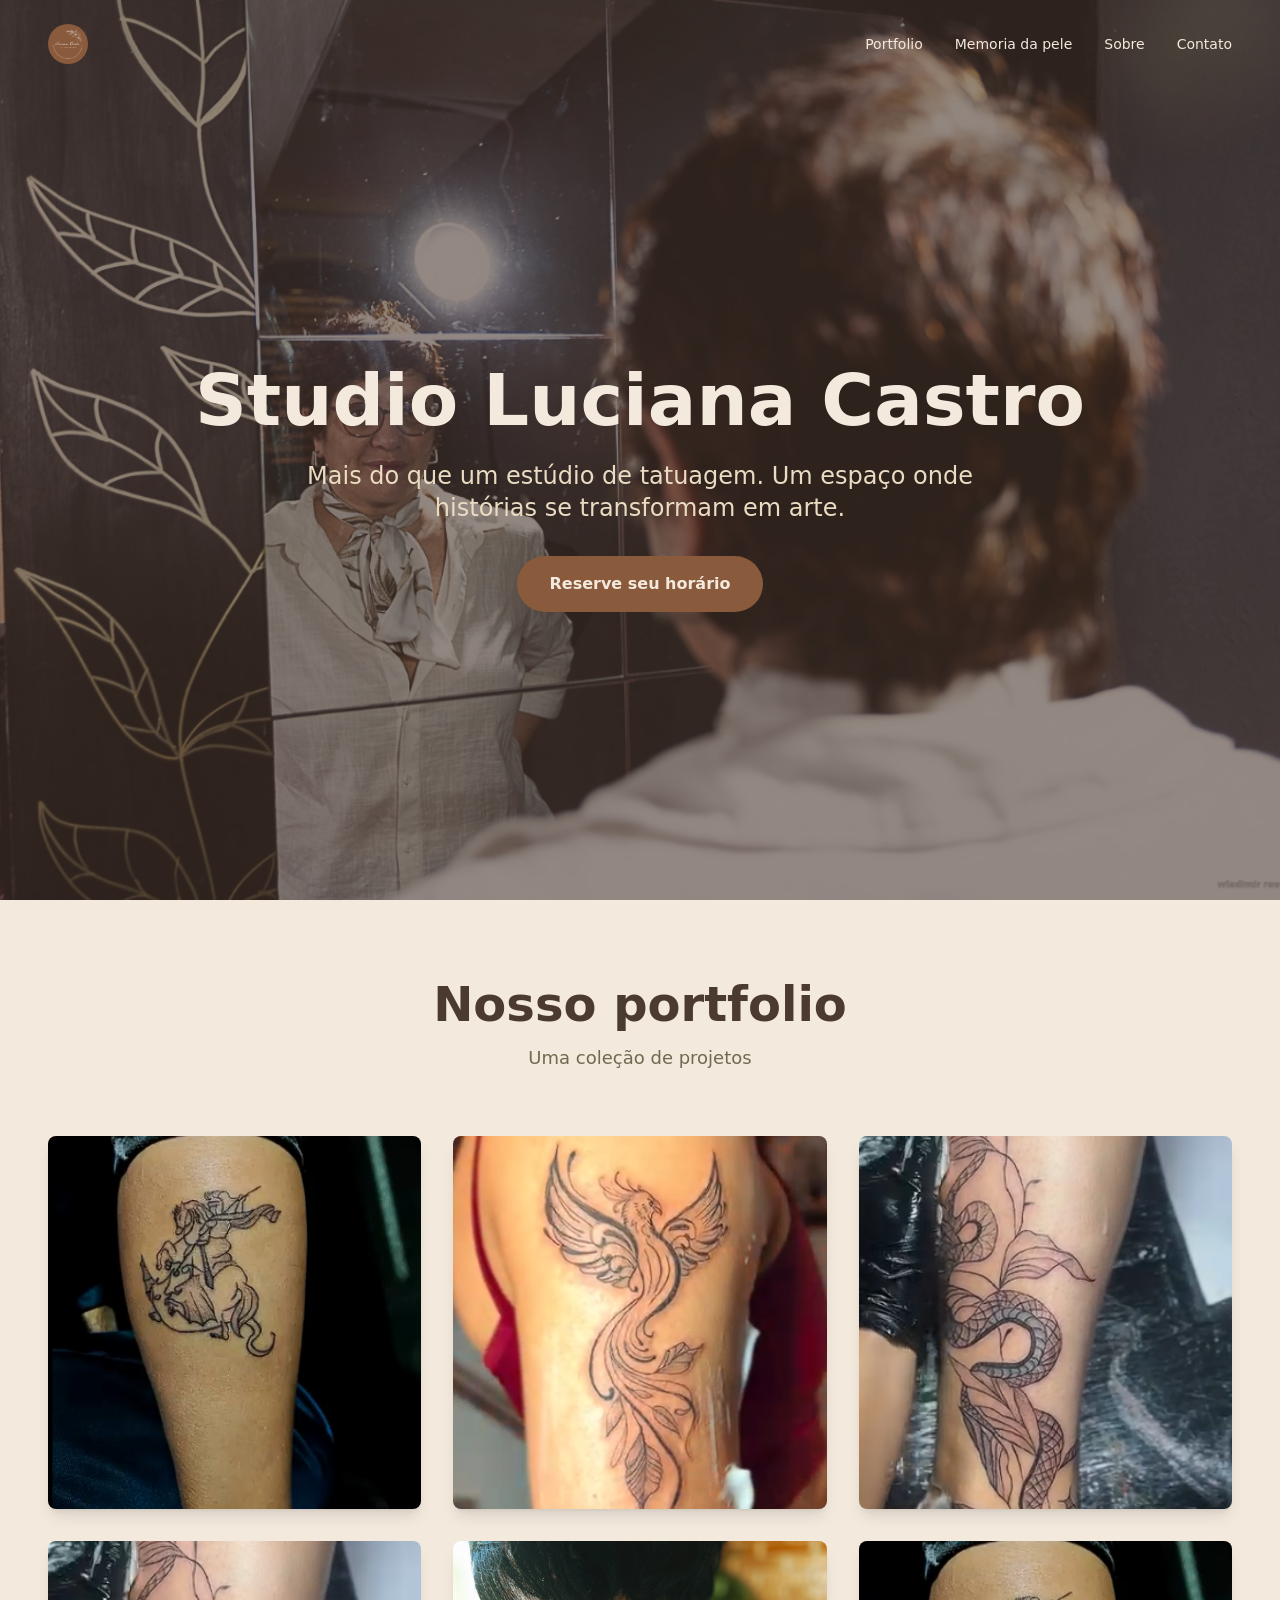
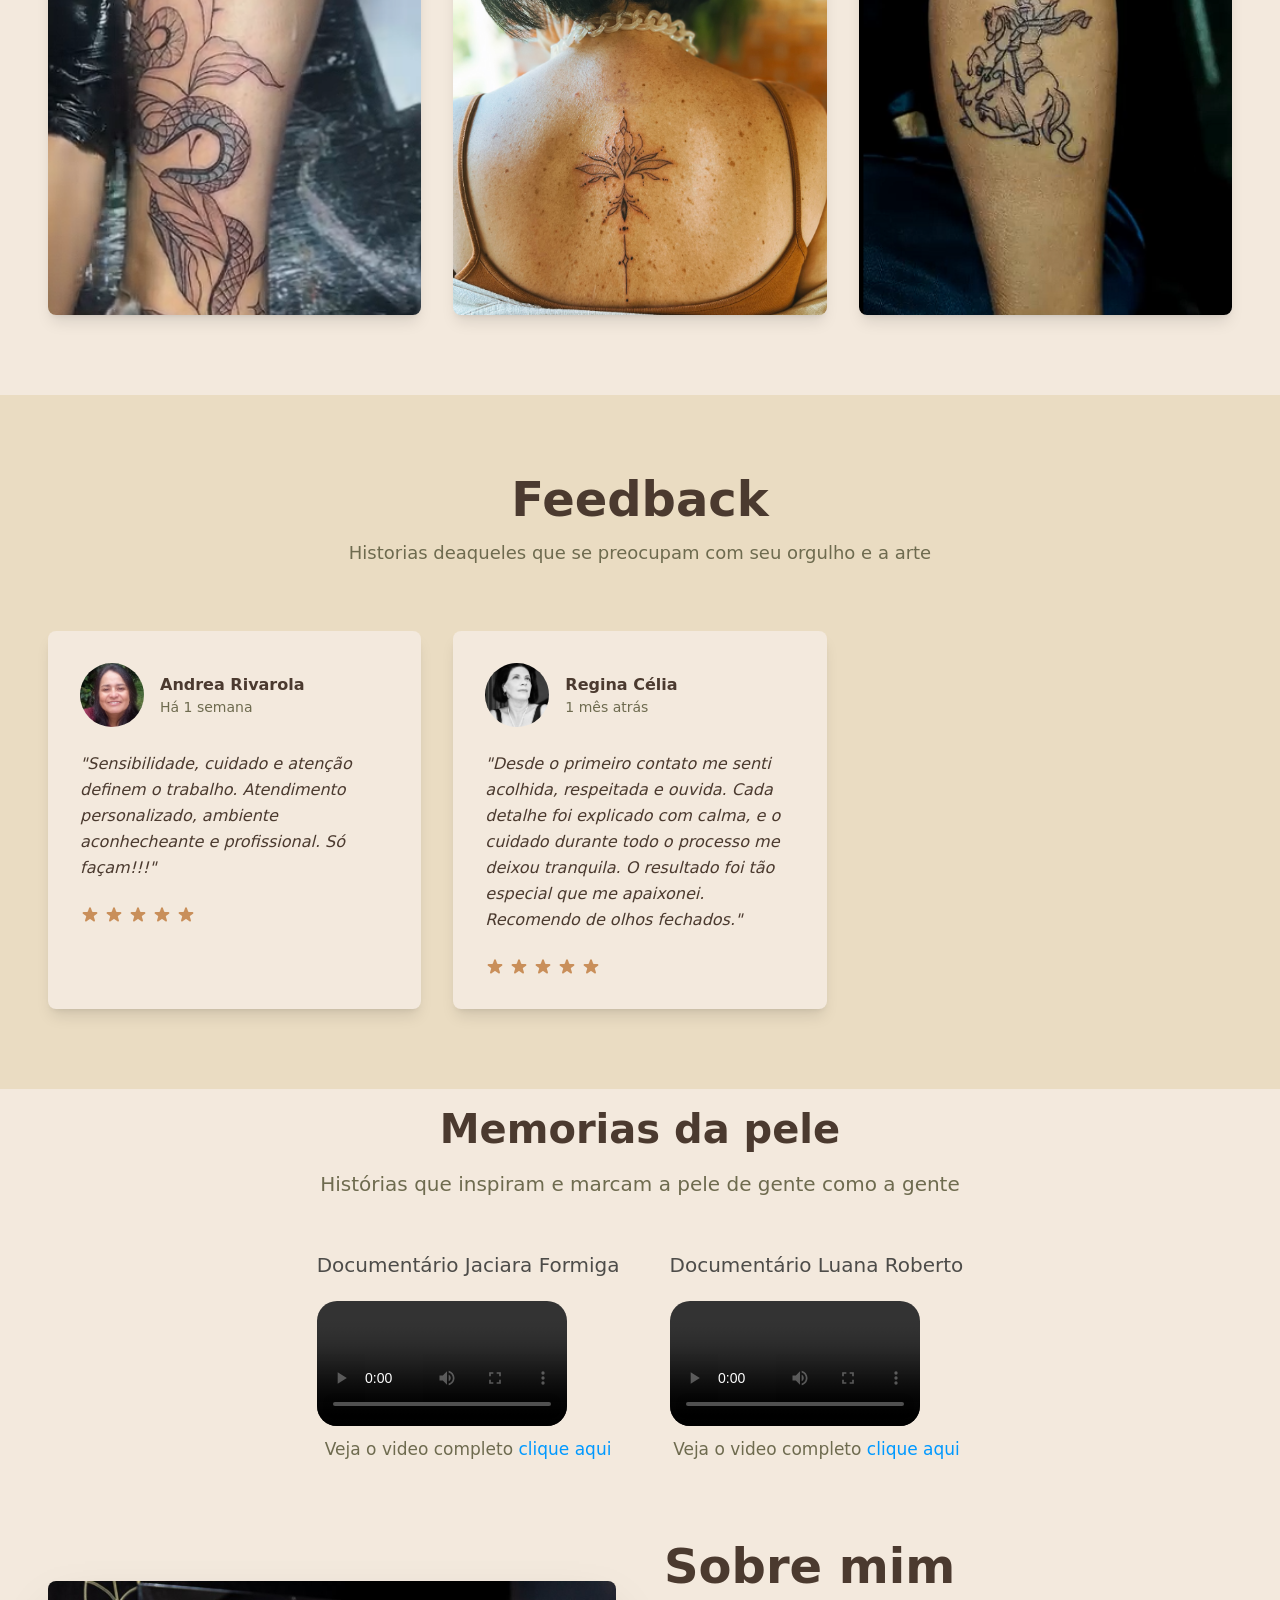
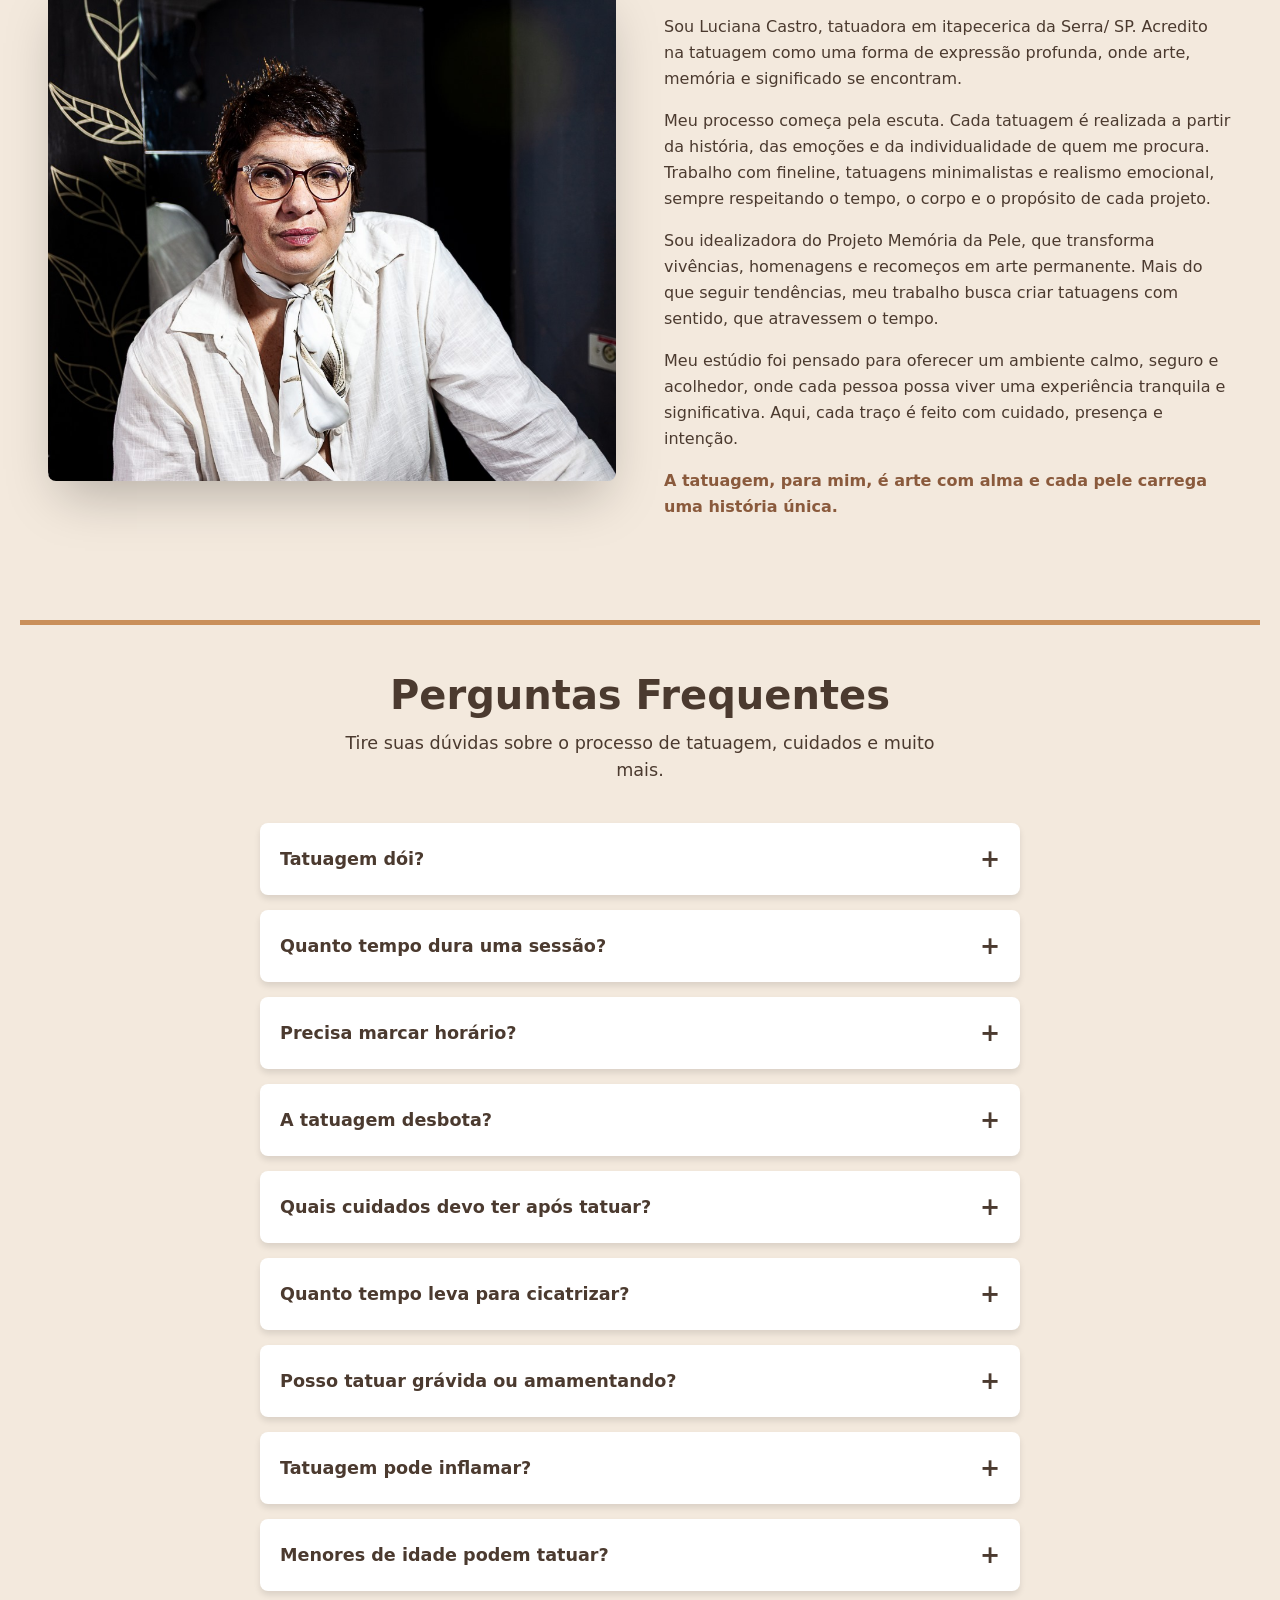
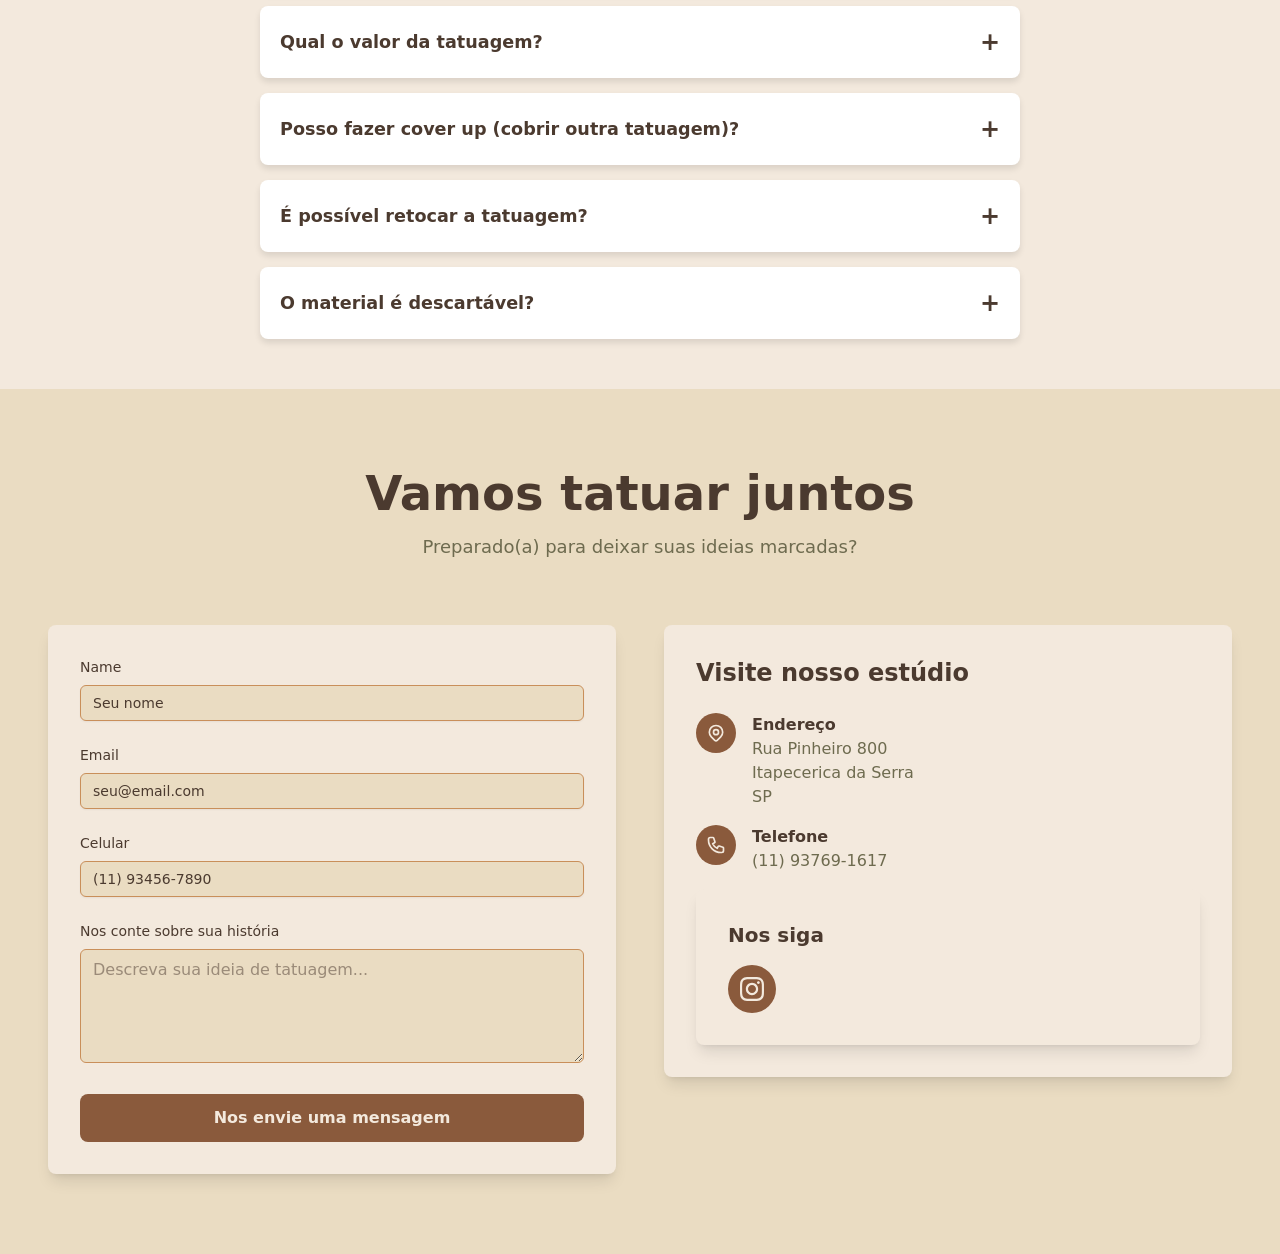
==== commit 4c75f00b: "Add files via upload" ====
--- a/index.html
+++ b/index.html
@@ -58,7 +58,7 @@
                 
                 <img class="absolute inset-0 h-full w-full object-cover"
                    
-                        src="files/IMG-20251226-WA0003.jpg"
+                        src="files/luum (1).jpg"
                         >
                     
         
@@ -95,8 +95,9 @@
                     </p>
                     <button
                         class="bg-[#8A5A3C] text-[#F3E9DD] px-8 py-4 rounded-full font-semibold hover:bg-[#C98F5A] transition-colors"
-                    >
+                    ><a target="_blank" href="https://api.whatsapp.com/send/?phone=5511937691617&text&type=phone_number&app_absent=0">
                         Reserve seu horário
+                    </a>
                     </button>
                 </div>
             </section>
@@ -393,7 +394,7 @@
                                 </svg>
                             </div>
                         </div>
-                        <div class="bg-[#F3E9DD] rounded-lg p-8 shadow-lg hover:shadow-xl transition-shadow">
+                        <!--<div class="bg-[#F3E9DD] rounded-lg p-8 shadow-lg hover:shadow-xl transition-shadow">
                             <div class="flex items-center gap-4 mb-6">
                                 <div class="relative w-16 h-16 rounded-full overflow-hidden">
                                     <img
@@ -402,14 +403,15 @@
                                         class="w-full h-full object-cover"
                                     />
                                 </div>
-                                <div>
+                              <div>
                                     <h3 class="font-bold text-[#4B3A2F]">Emilly Mattias</h3>
                                     <p class="text-sm text-[#6E6B4F]">3 meses atrás</p>
                                 </div>
                             </div>
                             <p class="text-[#4B3A2F] leading-relaxed italic">
-                                &quot;<!-- -->Quem está procurando indicação de tatuadora com traços finos, a Luciana é ótima! Mãos super leves praticamente não senti nada!<!-- -->&quot;
+                                &quot;uem está procurando indicação de tatuadora com traços finos, a Luciana é ótima! Mãos super leves praticamente não senti nada!&quot;
                             </p>
+                            
                             <div class="mt-6 flex gap-1">
                                 <svg class="w-5 h-5 text-[#C98F5A]" fill="currentColor" viewbox="0 0 20 20">
                                     <path
@@ -432,9 +434,10 @@
                                         d="M9.049 2.927c.3-.921 1.603-.921 1.902 0l1.07 3.292a1 1 0 00.95.69h3.462c.969 0 1.371 1.24.588 1.81l-2.8 2.034a1 1 0 00-.364 1.118l1.07 3.292c.3.921-.755 1.688-1.54 1.118l-2.8-2.034a1 1 0 00-1.175 0l-2.8 2.034c-.784.57-1.838-.197-1.539-1.118l1.07-3.292a1 1 0 00-.364-1.118L2.98 8.72c-.783-.57-.38-1.81.588-1.81h3.461a1 1 0 00.951-.69l1.07-3.292z"
                                     ></path>
                                 </svg>
-                            </div>
-                        </div>
-                    </div>
+                                
+                            </div>
+                        </div>
+                    </div>-->  
                 </div>
             </section>
             <section class="wrapper-main">
@@ -444,12 +447,12 @@
             <div class="card">
                 <p class="pvideo">Documentário Jaciara Formiga</p>
                 <video src="files/video1.mp4" margin="0 auto" width="250px" controls></video>
-                  <p class="veja">Veja o video completo<span class="vejas"><a href=""> clique aqui</a></span></p>
+                  <p class="veja">Veja o video completo<span class="vejas"><a href="https://www.instagram.com/reel/DR2pezEj3Ip/?igsh=NWNxOWtyYndjem1h"> clique aqui</a></span></p>
             </div>
              <div class="card">
                 <p class="pvideo">Documentário Luana Roberto</p>
                 <video src="files/video2.mp4" margin="0 auto" width="250px" controls></video>
-                <p class="veja">Veja o video completo<span class="vejas"><a href=""> clique aqui</a></span></p>
+                <p class="veja">Veja o video completo<span class="vejas"><a href="https://www.instagram.com/reel/DSHxffIke00SXfbb-_9iM30oS1y9ziEq4IxVIk0/?igsh=YTA1OXZpZzRsbXU4"> clique aqui</a></span></p>
             </div>
         </div>
         
@@ -499,6 +502,7 @@
                                A tatuagem, para mim, é arte com alma e cada pele carrega uma história única.
                                 </p>
                             </div>
+                            <!--
                             <div class="mt-8 grid grid-cols-3 gap-6">
                                 <div class="text-center">
                                     <p class="text-3xl font-bold text-[#8A5A3C]">6+</p>
@@ -513,10 +517,125 @@
                                     <p class="text-sm text-[#6E6B4F]">Designs Customizados</p>
                                 </div>
                             </div>
+                            -->
                         </div>
                     </div>
                 </div>
             </section>
+            <hr style="background-color:#C98F5A; 
+height:5px; border:0;"/>
+                <section class="faq-section">
+        <div class="faq-header">
+            <h2 class="ext-4xl md:text-5xl font-bold text-[#4B3A2F] mb-6">Perguntas Frequentes</h2>
+            <p>Tire suas dúvidas sobre o processo de tatuagem, cuidados e muito mais.</p>
+        </div>
+        
+        <div class="faq-container">
+            <!-- FAQ Item 1 -->
+            <div class="faq-item">
+                <div class="faq-question font-semibold text-[#8A5A3C]">Tatuagem dói?</div>
+                <div class="faq-answer">
+                    <p>Sim, mas a dor varia de pessoa para pessoa e conforme a região do corpo. Em geral, é uma dor suportável e rápida.</p>
+                </div>
+            </div>
+            
+            <!-- FAQ Item 2 -->
+            <div class="faq-item">
+                <div class="faq-question">Quanto tempo dura uma sessão?</div>
+                <div class="faq-answer">
+                    <p>Depende do tamanho, complexidade e local da tatuagem. Pode variar de 30 minutos a várias horas.</p>
+                </div>
+            </div>
+            
+            <!-- FAQ Item 3 -->
+            <div class="faq-item">
+                <div class="faq-question">Precisa marcar horário?</div>
+                <div class="faq-answer">
+                    <p>Sim. Trabalhamos com horário agendado para garantir atenção exclusiva, segurança e qualidade.</p>
+                </div>
+            </div>
+            
+            <!-- FAQ Item 4 -->
+            <div class="faq-item">
+                <div class="faq-question">A tatuagem desbota?</div>
+                <div class="faq-answer">
+                    <p>Com o tempo, toda tatuagem pode sofrer leve desgaste, principalmente sem cuidados. Protetor solar e hidratação ajudam a manter a cor por muitos anos.</p>
+                </div>
+            </div>
+            
+            <!-- FAQ Item 5 -->
+            <div class="faq-item">
+                <div class="faq-question">Quais cuidados devo ter após tatuar?</div>
+                <div class="faq-answer">
+                    <p>Lavar com sabonete neutro, hidratar a pele, evitar sol, piscina e mar por cerca de 30 dias e não coçar ou arrancar casquinhas.</p>
+                </div>
+            </div>
+            
+            <!-- FAQ Item 6 -->
+            <div class="faq-item">
+                <div class="faq-question">Quanto tempo leva para cicatrizar?</div>
+                <div class="faq-answer">
+                    <p>A cicatrização superficial leva em média 15 a 20 dias. A cicatrização total ocorre em até 45 dias.</p>
+                </div>
+            </div>
+            
+            <!-- FAQ Item 7 -->
+            <div class="faq-item">
+                <div class="faq-question">Posso tatuar grávida ou amamentando?</div>
+                <div class="faq-answer">
+                    <p>Não é recomendado. O ideal é aguardar esse período passar para sua segurança e a do bebê.</p>
+                </div>
+            </div>
+            
+            <!-- FAQ Item 8 -->
+            <div class="faq-item">
+                <div class="faq-question">Tatuagem pode inflamar?</div>
+                <div class="faq-answer">
+                    <p>Se os cuidados não forem seguidos, sim. Por isso, seguimos protocolos rígidos de biossegurança e orientamos corretamente o pós-tatuagem.</p>
+                </div>
+            </div>
+            
+            <!-- FAQ Item 9 -->
+            <div class="faq-item">
+                <div class="faq-question">Menores de idade podem tatuar?</div>
+                <div class="faq-answer">
+                    <p>Não, nem com autorização formal dos responsáveis, conforme a legislação vigente.</p>
+                </div>
+            </div>
+            
+            <!-- FAQ Item 10 -->
+            <div class="faq-item">
+                <div class="faq-question">Qual o valor da tatuagem?</div>
+                <div class="faq-answer">
+                    <p>O valor varia conforme tamanho, estilo, complexidade e tempo de trabalho. Orçamentos são feitos após análise da ideia.</p>
+                </div>
+            </div>
+            
+            <!-- FAQ Item 11 -->
+            <div class="faq-item">
+                <div class="faq-question">Posso fazer cover up (cobrir outra tatuagem)?</div>
+                <div class="faq-answer">
+                    <p>Sim! Avaliamos cada caso para criar a melhor solução estética possível.</p>
+                </div>
+            </div>
+            
+            <!-- FAQ Item 12 -->
+            <div class="faq-item">
+                <div class="faq-question">É possível retocar a tatuagem?</div>
+                <div class="faq-answer">
+                    <p>Sim. Alguns trabalhos incluem retoque dentro de um prazo combinado, desde que os cuidados tenham sido seguidos.</p>
+                </div>
+            </div>
+            
+            <!-- FAQ Item 13 -->
+            <div class="faq-item">
+                <div class="faq-question">O material é descartável?</div>
+                <div class="faq-answer">
+                    <p>Sim. Utilizamos materiais descartáveis e esterilizados, seguindo todas as normas da Anvisa.</p>
+                </div>
+            </div>
+        </div>
+    </section>
             <section id="contact" class="py-20 px-6 md:px-12 bg-[#EADCC2]">
                 <div class="max-w-7xl mx-auto">
                     <div class="text-center mb-16">
@@ -769,5 +888,26 @@
                 '11:{"metadata":[["$","title","0",{"children":"Create Next App"}],["$","meta","1",{"name":"description","content":"Generated by create next app"}],["$","link","2",{"rel":"icon","href":"/favicon.ico","type":"image/x-icon","sizes":"16x16"}]],"error":null,"digest":"$undefined"}\n19:{"metadata":"$11:metadata","error":null,"digest":"$undefined"}\n',
             ]);
         </script>
+         <script>
+        document.addEventListener('DOMContentLoaded', function() {
+            const faqItems = document.querySelectorAll('.faq-item');
+            
+            faqItems.forEach(item => {
+                const question = item.querySelector('.faq-question');
+                
+                question.addEventListener('click', () => {
+                    // Fecha todas as outras FAQs
+                    faqItems.forEach(otherItem => {
+                        if (otherItem !== item) {
+                            otherItem.classList.remove('active');
+                        }
+                    });
+                    
+                    // Alterna o estado da FAQ clicada
+                    item.classList.toggle('active');
+                });
+            });
+        });
+    </script>
     </body>
 </html>
